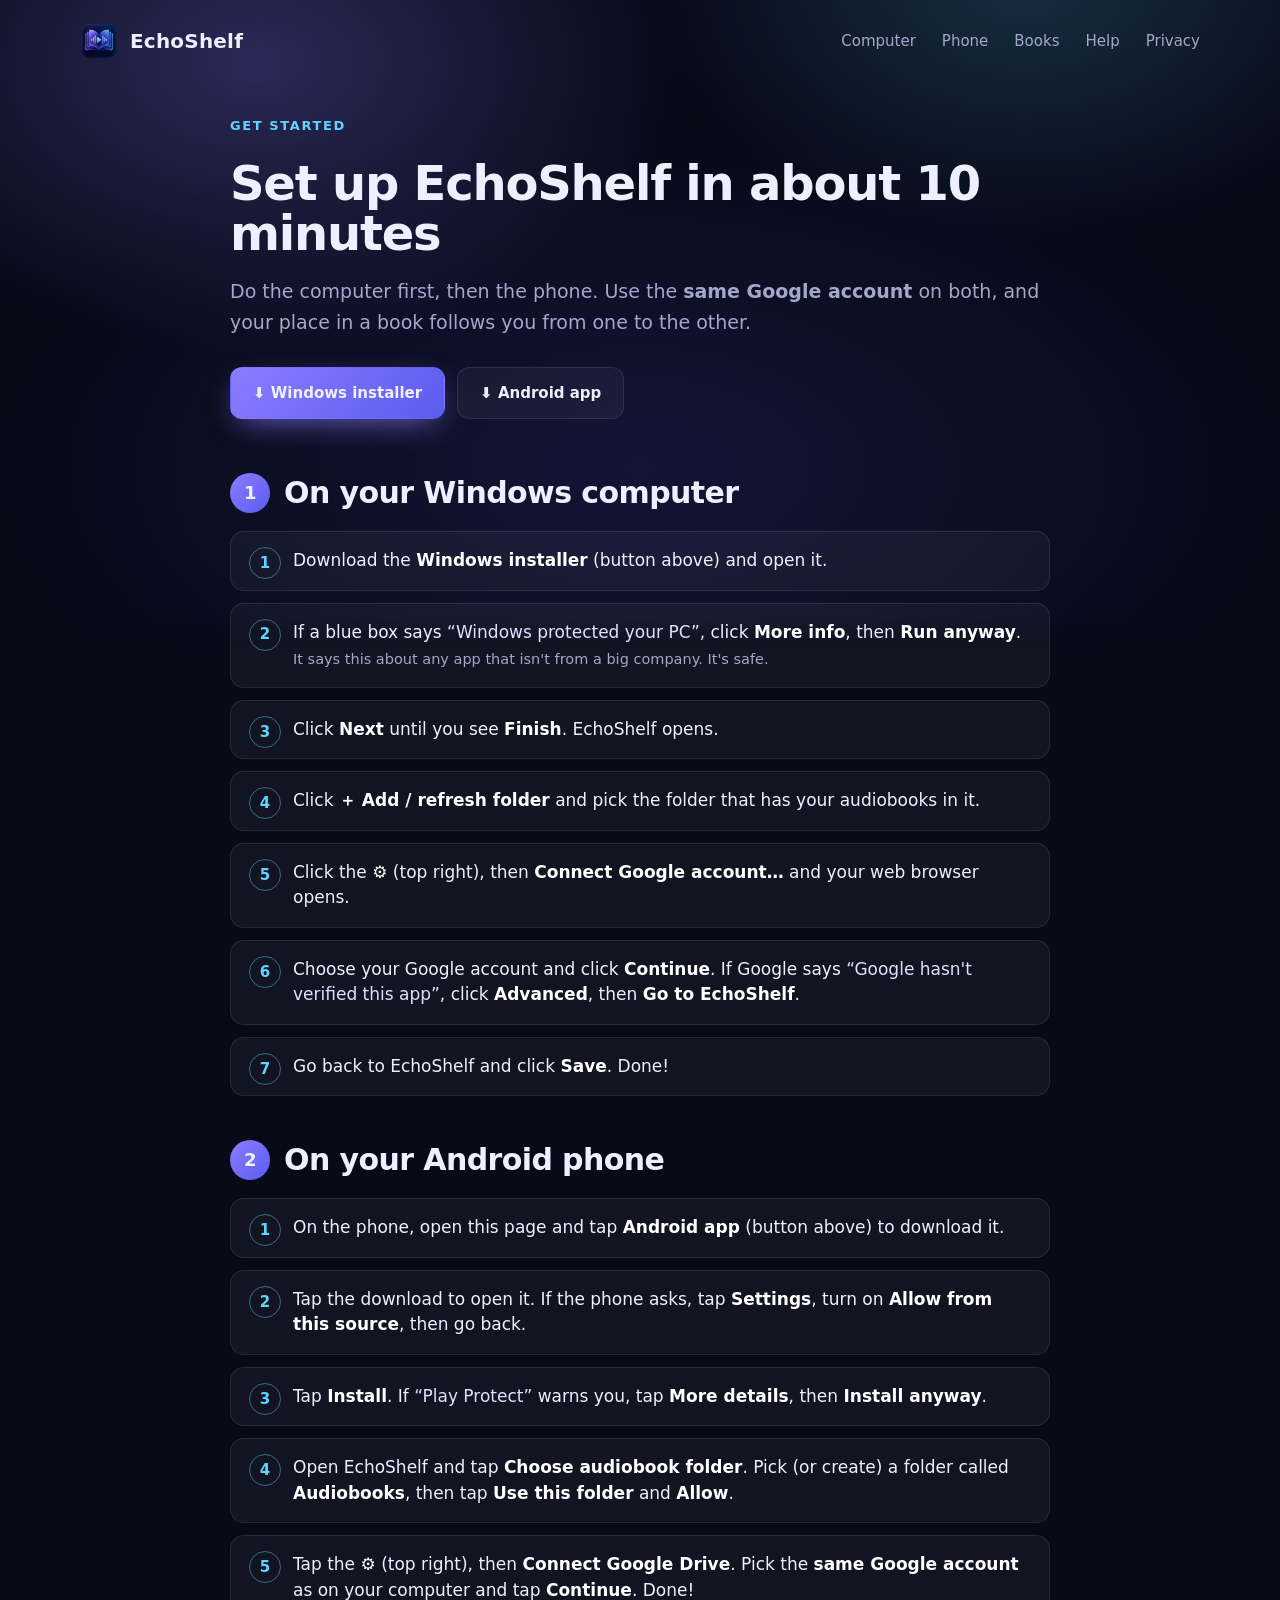
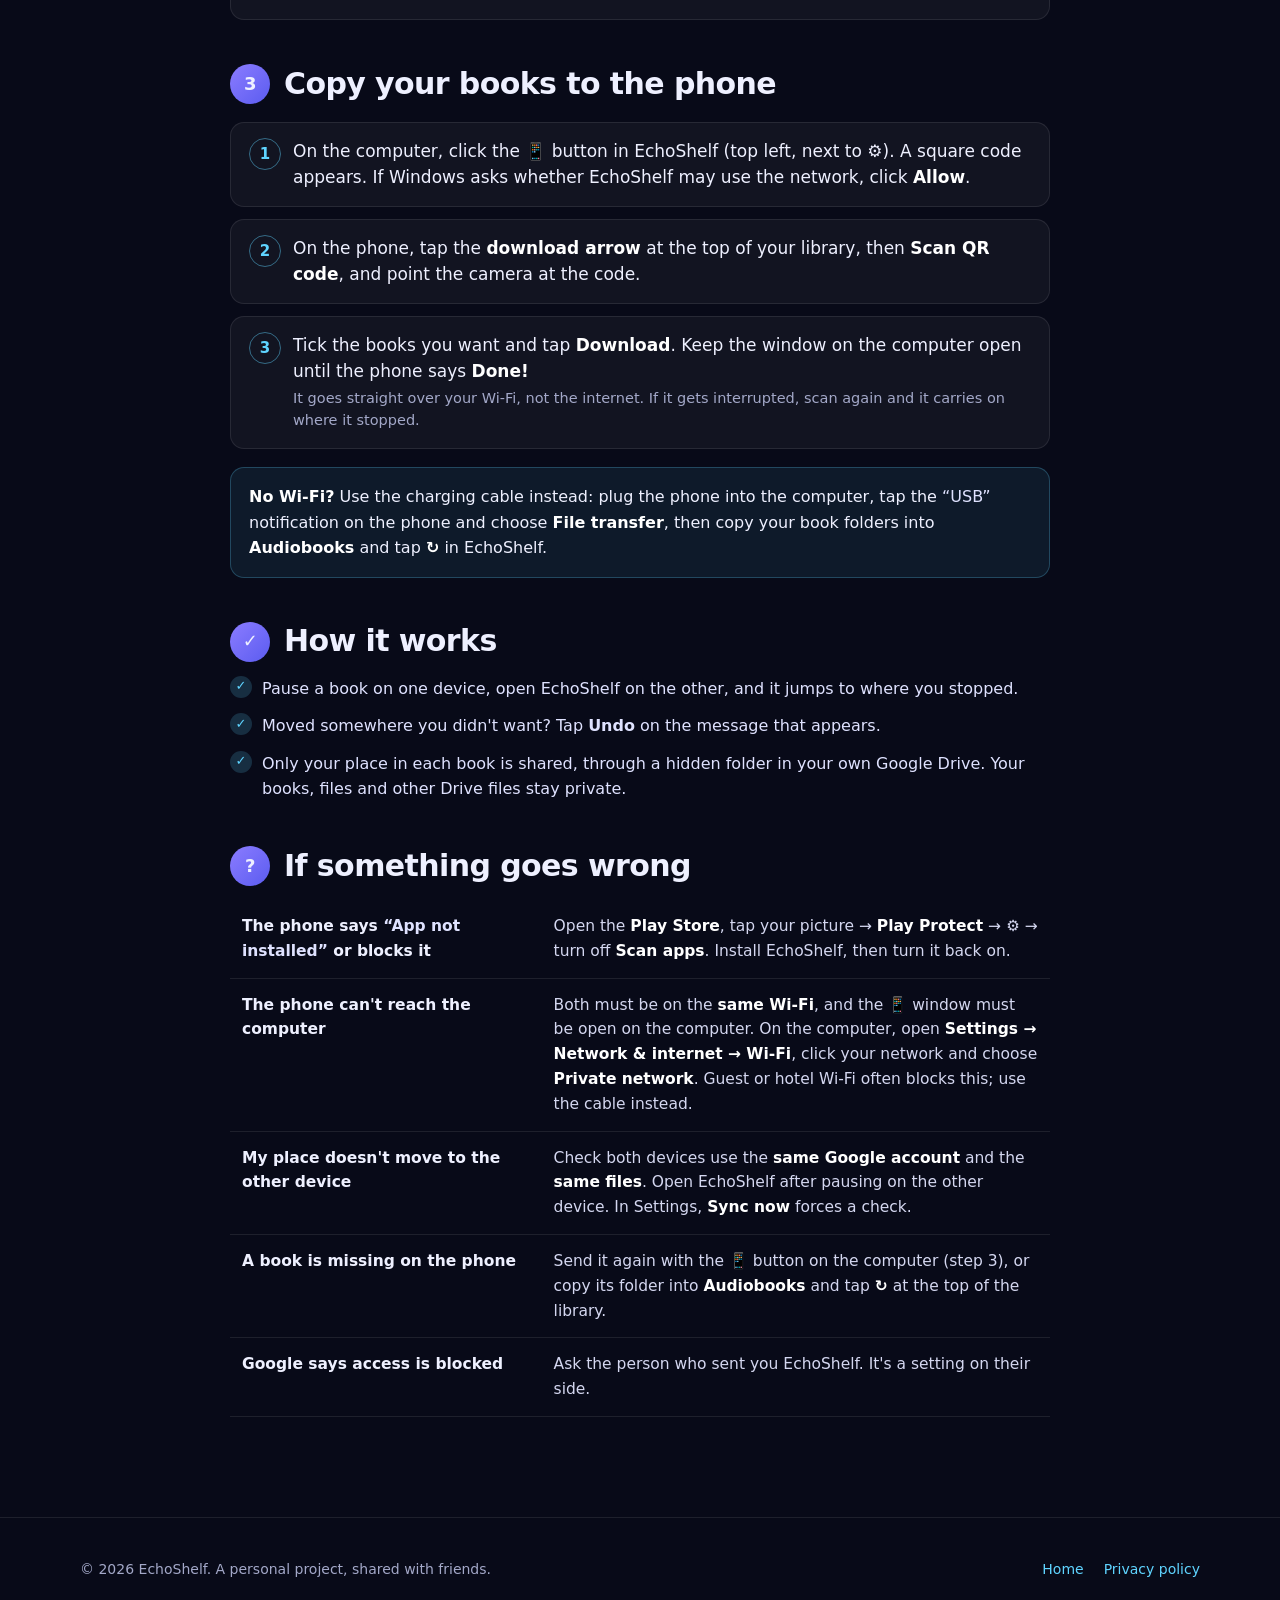
==== start.html @ 4e094dd0 "Guide: copy books to the phone over Wi-Fi Adds the Send to phone / Receive from PC steps, keeps the " ====
<!doctype html>
<html lang="en">
<head>
  <meta charset="utf-8">
  <meta name="viewport" content="width=device-width, initial-scale=1">
  <title>Get started with EchoShelf</title>
  <meta name="description" content="Install EchoShelf on your computer and phone and keep your place in every audiobook. About 10 minutes.">
  <meta name="theme-color" content="#080a18">
  <link rel="icon" type="image/png" href="favicon.png">
  <link rel="stylesheet" href="styles.css">
</head>
<body>
  <div class="glow" aria-hidden="true"></div>

  <header class="wrap nav">
    <a class="brand" href="./"><img src="icon.png" alt="">EchoShelf</a>
    <nav class="nav-links" aria-label="Sections">
      <a href="#computer">Computer</a>
      <a href="#phone">Phone</a>
      <a href="#books">Books</a>
      <a href="#help">Help</a>
      <a href="privacy.html">Privacy</a>
    </nav>
  </header>

  <main class="wrap guide">
    <span class="kicker">Get started</span>
    <h1>Set up EchoShelf in about 10 minutes</h1>
    <p class="lede">Do the computer first, then the phone. Use the <strong>same Google account</strong> on both, and
      your place in a book follows you from one to the other.</p>

    <div class="downloads">
      <a class="button primary" href="https://github.com/Slurms602/echoshelf-site/releases/latest/download/EchoShelf-Setup-x64.exe">⬇ Windows installer</a>
      <a class="button" href="https://github.com/Slurms602/echoshelf-site/releases/latest/download/EchoShelf.apk">⬇ Android app</a>
    </div>

    <section id="computer" class="platform">
      <h2><span class="badge">1</span> On your Windows computer</h2>
      <ol class="big-steps">
        <li>Download the <strong>Windows installer</strong> (button above) and open it.</li>
        <li>If a blue box says <q>Windows protected your PC</q>, click <strong>More info</strong>, then <strong>Run anyway</strong>.
          <span class="why">It says this about any app that isn't from a big company. It's safe.</span></li>
        <li>Click <strong>Next</strong> until you see <strong>Finish</strong>. EchoShelf opens.</li>
        <li>Click <strong>＋ Add / refresh folder</strong> and pick the folder that has your audiobooks in it.</li>
        <li>Click the <strong>⚙</strong> (top right), then <strong>Connect Google account…</strong> and your web browser opens.</li>
        <li>Choose your Google account and click <strong>Continue</strong>.
          If Google says <q>Google hasn't verified this app</q>, click <strong>Advanced</strong>, then <strong>Go to EchoShelf</strong>.</li>
        <li>Go back to EchoShelf and click <strong>Save</strong>. Done!</li>
      </ol>
    </section>

    <section id="phone" class="platform">
      <h2><span class="badge">2</span> On your Android phone</h2>
      <ol class="big-steps">
        <li>On the phone, open this page and tap <strong>Android app</strong> (button above) to download it.</li>
        <li>Tap the download to open it. If the phone asks, tap <strong>Settings</strong>, turn on
          <strong>Allow from this source</strong>, then go back.</li>
        <li>Tap <strong>Install</strong>. If <q>Play Protect</q> warns you, tap <strong>More details</strong>, then
          <strong>Install anyway</strong>.</li>
        <li>Open EchoShelf and tap <strong>Choose audiobook folder</strong>. Pick (or create) a folder called
          <strong>Audiobooks</strong>, then tap <strong>Use this folder</strong> and <strong>Allow</strong>.</li>
        <li>Tap the <strong>⚙</strong> (top right), then <strong>Connect Google Drive</strong>. Pick the
          <strong>same Google account</strong> as on your computer and tap <strong>Continue</strong>. Done!</li>
      </ol>
    </section>

    <section id="books" class="platform">
      <h2><span class="badge">3</span> Copy your books to the phone</h2>
      <ol class="big-steps">
        <li>On the computer, click the <strong>📱</strong> button in EchoShelf (top left, next to ⚙). A square code appears.
          If Windows asks whether EchoShelf may use the network, click <strong>Allow</strong>.</li>
        <li>On the phone, tap the <strong>download arrow</strong> at the top of your library, then <strong>Scan QR code</strong>,
          and point the camera at the code.</li>
        <li>Tick the books you want and tap <strong>Download</strong>. Keep the window on the computer open until the
          phone says <strong>Done!</strong>
          <span class="why">It goes straight over your Wi-Fi, not the internet. If it gets interrupted, scan again and it carries on where it stopped.</span></li>
      </ol>
      <div class="tip">
        <strong>No Wi-Fi?</strong> Use the charging cable instead: plug the phone into the computer, tap the <q>USB</q>
        notification on the phone and choose <strong>File transfer</strong>, then copy your book folders into
        <strong>Audiobooks</strong> and tap <strong>↻</strong> in EchoShelf.
      </div>
    </section>

    <section class="platform">
      <h2><span class="badge">✓</span> How it works</h2>
      <ul class="checks">
        <li>Pause a book on one device, open EchoShelf on the other, and it jumps to where you stopped.</li>
        <li>Moved somewhere you didn't want? Tap <strong>Undo</strong> on the message that appears.</li>
        <li>Only your place in each book is shared, through a hidden folder in your own Google Drive.
          Your books, files and other Drive files stay private.</li>
      </ul>
    </section>

    <section id="help" class="platform">
      <h2><span class="badge">?</span> If something goes wrong</h2>
      <table class="help">
        <tbody>
          <tr><th>The phone says <q>App not installed</q> or blocks it</th>
            <td>Open the <strong>Play Store</strong>, tap your picture → <strong>Play Protect</strong> → ⚙ → turn off
              <strong>Scan apps</strong>. Install EchoShelf, then turn it back on.</td></tr>
          <tr><th>The phone can't reach the computer</th>
            <td>Both must be on the <strong>same Wi-Fi</strong>, and the 📱 window must be open on the computer. On the computer, open
              <strong>Settings → Network &amp; internet → Wi-Fi</strong>, click your network and choose <strong>Private network</strong>.
              Guest or hotel Wi-Fi often blocks this; use the cable instead.</td></tr>
          <tr><th>My place doesn't move to the other device</th>
            <td>Check both devices use the <strong>same Google account</strong> and the <strong>same files</strong>.
              Open EchoShelf after pausing on the other device. In Settings, <strong>Sync now</strong> forces a check.</td></tr>
          <tr><th>A book is missing on the phone</th>
            <td>Send it again with the <strong>📱</strong> button on the computer (step 3), or copy its folder into
              <strong>Audiobooks</strong> and tap <strong>↻</strong> at the top of the library.</td></tr>
          <tr><th>Google says access is blocked</th>
            <td>Ask the person who sent you EchoShelf. It's a setting on their side.</td></tr>
        </tbody>
      </table>
    </section>
  </main>

  <footer>
    <div class="wrap">
      <span>© 2026 EchoShelf. A personal project, shared with friends.</span>
      <nav aria-label="Footer">
        <a href="./">Home</a>
        <a href="privacy.html">Privacy policy</a>
      </nav>
    </div>
  </footer>
</body>
</html>
---- styles.css ----
:root {
  --bg: #080a18;
  --bg-2: #0e1130;
  --panel: rgba(255, 255, 255, 0.045);
  --panel-border: rgba(255, 255, 255, 0.09);
  --text: #eef0ff;
  --muted: #a3a8c8;
  --violet: #8b7cff;
  --indigo: #5b5cf0;
  --cyan: #5fd4ff;
  --radius: 18px;
  --max: 1120px;
  color-scheme: dark;
}

* { box-sizing: border-box; }
html { scroll-behavior: smooth; }
body {
  margin: 0;
  background: var(--bg);
  color: var(--text);
  font: 16px/1.6 "Segoe UI Variable Text", "Segoe UI", system-ui, -apple-system, Roboto, sans-serif;
  -webkit-font-smoothing: antialiased;
}
a { color: var(--cyan); text-decoration: none; }
a:hover { text-decoration: underline; }
img { max-width: 100%; display: block; }

.wrap { width: min(var(--max), 100% - 40px); margin-inline: auto; }

/* Ambient glow behind the page, echoing the app icon. */
.glow {
  position: fixed; inset: -20vh -10vw auto; height: 90vh; z-index: -1; pointer-events: none;
  background:
    radial-gradient(40% 50% at 25% 30%, rgba(139, 124, 255, 0.28), transparent 70%),
    radial-gradient(35% 45% at 75% 20%, rgba(95, 212, 255, 0.18), transparent 70%),
    radial-gradient(60% 60% at 50% 80%, rgba(91, 92, 240, 0.14), transparent 70%);
  filter: blur(10px);
}

/* Header */
.nav { display: flex; align-items: center; justify-content: space-between; padding: 22px 0; }
.brand { display: flex; align-items: center; gap: 12px; color: var(--text); font-weight: 650; font-size: 20px; letter-spacing: .2px; }
.brand:hover { text-decoration: none; }
.brand img { width: 38px; height: 38px; border-radius: 10px; }
.nav-links { display: flex; gap: 26px; }
.nav-links a { color: var(--muted); font-size: 15px; }
.nav-links a:hover { color: var(--text); text-decoration: none; }

/* Hero */
.hero { display: grid; grid-template-columns: 1.05fr .95fr; gap: 56px; align-items: center; padding: 64px 0 96px; }
.eyebrow { display: inline-flex; align-items: center; gap: 8px; padding: 6px 12px; border: 1px solid var(--panel-border); border-radius: 999px; background: var(--panel); color: var(--muted); font-size: 13px; }
.eyebrow .dot { width: 7px; height: 7px; border-radius: 50%; background: var(--cyan); box-shadow: 0 0 10px var(--cyan); }
h1 { font-size: clamp(40px, 5.4vw, 64px); line-height: 1.05; margin: 20px 0 18px; letter-spacing: -1.2px; font-weight: 700; }
.gradient-text { background: linear-gradient(100deg, #c7bfff 0%, var(--violet) 35%, var(--cyan) 100%); -webkit-background-clip: text; background-clip: text; color: transparent; }
.lede { font-size: 19px; color: var(--muted); max-width: 34ch; margin: 0 0 30px; }
.actions { display: flex; flex-wrap: wrap; gap: 12px; }
.button { display: inline-flex; align-items: center; gap: 10px; padding: 13px 22px; border-radius: 12px; font-weight: 600; font-size: 15px; border: 1px solid var(--panel-border); background: var(--panel); color: var(--text); }
.button:hover { text-decoration: none; background: rgba(255,255,255,.08); }
.button.primary { background: linear-gradient(135deg, var(--violet), var(--indigo)); border-color: transparent; box-shadow: 0 10px 30px -10px rgba(139,124,255,.8); }
.button.primary:hover { filter: brightness(1.08); }
.fine { color: var(--muted); font-size: 13px; margin-top: 14px; }

/* Player mock */
.player {
  position: relative; padding: 22px 22px 58px; border-radius: 26px;
  background: linear-gradient(180deg, rgba(24, 26, 52, .92), rgba(14, 16, 36, .92));
  border: 1px solid var(--panel-border);
  box-shadow: 0 40px 80px -30px rgba(0,0,0,.8), 0 0 0 1px rgba(139,124,255,.08), 0 0 80px -20px rgba(139,124,255,.45);
}
.player-top { display: flex; gap: 18px; align-items: center; }
.cover { width: 112px; height: 112px; border-radius: 18px; flex: none; background: url("icon.png") center/cover; box-shadow: 0 16px 40px -12px rgba(91,92,240,.8); }
.player h3 { margin: 0 0 4px; font-size: 20px; }
.player .by { color: var(--muted); font-size: 14px; margin: 0; }
.chapter { margin-top: 10px; display: inline-block; font-size: 12px; color: #cfd3ff; background: rgba(139,124,255,.16); border: 1px solid rgba(139,124,255,.3); padding: 3px 9px; border-radius: 999px; }
.track { margin: 22px 0 8px; height: 6px; border-radius: 6px; background: rgba(255,255,255,.1); position: relative; }
.track span { position: absolute; inset: 0 38% 0 0; border-radius: 6px; background: linear-gradient(90deg, var(--violet), var(--cyan)); box-shadow: 0 0 14px rgba(139,124,255,.7); }
.track span::after { content: ""; position: absolute; right: -8px; top: 50%; width: 16px; height: 16px; transform: translateY(-50%); border-radius: 50%; background: #fff; border: 3px solid var(--violet); }
.times { display: flex; justify-content: space-between; color: var(--muted); font-size: 12px; }
.controls { display: flex; justify-content: center; align-items: center; gap: 14px; margin-top: 14px; }
.ctl { width: 44px; height: 44px; border-radius: 12px; display: grid; place-items: center; background: rgba(255,255,255,.06); color: #dfe2ff; font-size: 13px; }
.ctl.play { width: 62px; height: 62px; border-radius: 50%; background: linear-gradient(135deg, var(--violet), var(--indigo)); box-shadow: 0 10px 30px -8px rgba(139,124,255,.9); font-size: 20px; }
.handoff {
  position: absolute; left: -26px; right: 26px; bottom: -34px;
  display: flex; align-items: center; gap: 12px; padding: 12px 16px; border-radius: 14px;
  background: rgba(30, 28, 70, .96); border: 1px solid rgba(139,124,255,.55);
  box-shadow: 0 20px 40px -18px rgba(0,0,0,.9); font-size: 13.5px;
  animation: rise .9s .4s both cubic-bezier(.2,.8,.2,1);
}
.handoff b { color: #fff; font-weight: 600; }
.handoff .undo { margin-left: auto; padding: 5px 12px; border-radius: 8px; background: rgba(255,255,255,.08); font-weight: 600; white-space: nowrap; }
@keyframes rise { from { opacity: 0; transform: translateY(14px); } to { opacity: 1; transform: none; } }

/* Sections */
section { padding: 88px 0; }
.section-head { max-width: 640px; margin-bottom: 44px; }
.kicker { color: var(--cyan); font-size: 13px; font-weight: 700; letter-spacing: 1.6px; text-transform: uppercase; }
h2 { font-size: clamp(30px, 3.6vw, 42px); line-height: 1.15; letter-spacing: -.6px; margin: 10px 0 14px; }
.section-head p { color: var(--muted); font-size: 17px; margin: 0; }

.grid { display: grid; grid-template-columns: repeat(3, 1fr); gap: 18px; }
.card { padding: 26px; border-radius: var(--radius); background: var(--panel); border: 1px solid var(--panel-border); }
.card h3 { margin: 16px 0 8px; font-size: 18px; }
.card p { margin: 0; color: var(--muted); font-size: 15px; }
.icon { width: 44px; height: 44px; border-radius: 12px; display: grid; place-items: center; background: linear-gradient(135deg, rgba(139,124,255,.25), rgba(95,212,255,.15)); border: 1px solid rgba(139,124,255,.3); }
.icon svg { width: 22px; height: 22px; stroke: #dcd7ff; fill: none; stroke-width: 1.8; stroke-linecap: round; stroke-linejoin: round; }

/* How sync works */
.steps { display: grid; grid-template-columns: repeat(3, 1fr); gap: 18px; counter-reset: step; }
.step { position: relative; padding: 26px 26px 26px 74px; border-radius: var(--radius); background: var(--panel); border: 1px solid var(--panel-border); }
.step::before { counter-increment: step; content: counter(step); position: absolute; left: 24px; top: 24px; width: 34px; height: 34px; border-radius: 50%; display: grid; place-items: center; font-weight: 700; background: linear-gradient(135deg, var(--violet), var(--indigo)); }
.step h3 { margin: 4px 0 6px; font-size: 17px; }
.step p { margin: 0; color: var(--muted); font-size: 15px; }

/* Themes */
.themes { display: grid; grid-template-columns: repeat(5, 1fr); gap: 14px; }
.theme { border-radius: 16px; padding: 16px; min-height: 170px; display: flex; flex-direction: column; justify-content: space-between; border: 1px solid var(--panel-border); overflow: hidden; }
.theme .name { font-weight: 700; font-size: 16px; }
.theme .desc { font-size: 12.5px; opacity: .8; }
.theme .bar { height: 6px; border-radius: 6px; margin: 14px 0 10px; position: relative; }
.theme .bar i { position: absolute; inset: 0 45% 0 0; border-radius: inherit; }
.t-midnight { background: #101116; color: #f5f5f7; }
.t-midnight .bar { background: #343746; } .t-midnight .bar i { background: #8b7cff; }
.t-paperback { background: linear-gradient(#f6efe3, #ece1cd); color: #2a2420; font-family: Georgia, serif; border-radius: 3px; border-color: #d3c3a6; }
.t-paperback .bar { background: #d9cbb2; height: 3px; border-radius: 0; } .t-paperback .bar i { background: #8e2c2a; }
.t-synthwave { background: linear-gradient(#1a0b2e, #3a0d3a); color: #fdf4ff; font-family: Bahnschrift, "Segoe UI", sans-serif; border-color: rgba(255,62,165,.5); box-shadow: 0 0 24px -8px rgba(255,62,165,.7); }
.t-synthwave .bar { background: #3d1b5c; } .t-synthwave .bar i { background: #ff3ea5; box-shadow: 0 0 12px #ff3ea5; }
.t-terminal { background: #070a07; color: #b8ffc8; font-family: "Cascadia Mono", Consolas, monospace; border-radius: 0; border-color: #1f7a32; }
.t-terminal .bar { background: #123a1a; height: 8px; border-radius: 0; } .t-terminal .bar i { background: #39ff6a; }
.t-terminal .name { text-shadow: 0 0 8px #39ff6a; }
.t-aurora { background: linear-gradient(135deg, #0b1e3a, #123d4f 40%, #2b1a4f 75%, #0a1024); color: #f4fbff; border-radius: 22px; border-color: rgba(255,255,255,.2); }
.t-aurora .bar { background: rgba(255,255,255,.2); } .t-aurora .bar i { background: #5eead4; }
.t-aurora .name { font-weight: 300; font-size: 18px; }

/* Privacy band */
.privacy-band { display: grid; grid-template-columns: 1fr 1fr; gap: 40px; align-items: center; padding: 40px; border-radius: 26px; background: linear-gradient(135deg, rgba(139,124,255,.12), rgba(95,212,255,.06)); border: 1px solid rgba(139,124,255,.25); }
.checks { list-style: none; padding: 0; margin: 0; display: grid; gap: 12px; }
.checks li { padding-left: 32px; position: relative; color: #dfe2ff; }
.checks li::before { content: "✓"; position: absolute; left: 0; top: 0; width: 22px; height: 22px; border-radius: 50%; display: grid; place-items: center; font-size: 13px; background: rgba(95,212,255,.18); color: var(--cyan); }

/* Footer */
footer { padding: 40px 0 60px; color: var(--muted); font-size: 14px; border-top: 1px solid var(--panel-border); margin-top: 40px; }
footer .wrap { display: flex; justify-content: space-between; gap: 20px; flex-wrap: wrap; }
footer nav { display: flex; gap: 20px; }

/* Prose pages (privacy policy) */
.prose { max-width: 760px; margin: 0 auto; padding: 40px 0 80px; }
.prose h1 { font-size: clamp(34px, 4vw, 46px); }
.prose h2 { font-size: 24px; margin-top: 44px; }
.prose p, .prose li { color: #d4d7f0; }
.prose .updated { color: var(--muted); }
.prose code { background: rgba(255,255,255,.08); padding: 1px 6px; border-radius: 6px; font-size: 14px; }
.prose table { width: 100%; border-collapse: collapse; margin: 16px 0; font-size: 15px; }
.prose th, .prose td { text-align: left; padding: 10px 12px; border-bottom: 1px solid var(--panel-border); vertical-align: top; }
.prose th { color: var(--text); }
.callout { padding: 18px 20px; border-radius: 14px; background: rgba(95,212,255,.08); border: 1px solid rgba(95,212,255,.25); }

/* Get started guide */
.guide { max-width: 820px; padding: 30px 0 60px; }
.guide h1 { font-size: clamp(32px, 4.4vw, 48px); }
.guide .lede { max-width: none; }
.downloads { display: flex; flex-wrap: wrap; gap: 12px; margin: 6px 0 10px; }
.platform { padding: 34px 0 0; }
.platform h2 { display: flex; align-items: center; gap: 14px; font-size: clamp(24px, 3vw, 30px); }
.badge { flex: none; width: 40px; height: 40px; border-radius: 50%; display: grid; place-items: center; font-size: 18px; background: linear-gradient(135deg, var(--violet), var(--indigo)); }
.big-steps { list-style: none; counter-reset: s; padding: 0; margin: 18px 0 0; display: grid; gap: 12px; }
.big-steps li { counter-increment: s; position: relative; padding: 16px 18px 16px 62px; border-radius: 14px; background: var(--panel); border: 1px solid var(--panel-border); font-size: 17px; line-height: 1.5; }
.big-steps li::before { content: counter(s); position: absolute; left: 18px; top: 15px; width: 30px; height: 30px; border-radius: 50%; display: grid; place-items: center; font-weight: 700; font-size: 15px; color: var(--cyan); border: 1px solid rgba(95,212,255,.45); }
.big-steps strong, .tip strong, .help strong { color: #fff; }
.why { display: block; margin-top: 4px; color: var(--muted); font-size: 14.5px; }
q { color: #dfe2ff; }
.tip { margin-top: 18px; padding: 16px 18px; border-radius: 14px; background: rgba(95,212,255,.08); border: 1px solid rgba(95,212,255,.25); font-size: 16px; }
.help { width: 100%; border-collapse: collapse; margin-top: 14px; font-size: 15.5px; }
.help th, .help td { text-align: left; vertical-align: top; padding: 14px 12px; border-bottom: 1px solid var(--panel-border); }
.help th { width: 38%; font-weight: 600; }
.help td { color: #d4d7f0; }
@media (max-width: 600px) {
  .help th, .help td { display: block; width: auto; padding: 8px 4px; border: 0; }
  .help tr { display: block; padding: 8px 0; border-bottom: 1px solid var(--panel-border); }
  .big-steps li { padding-left: 56px; font-size: 16px; }
}

@media (max-width: 920px) {
  .hero { grid-template-columns: 1fr; padding-top: 30px; }
  .grid, .steps { grid-template-columns: 1fr 1fr; }
  .themes { grid-template-columns: repeat(3, 1fr); }
  .privacy-band { grid-template-columns: 1fr; }
  .handoff { left: 10px; right: 10px; }
}
@media (max-width: 600px) {
  .grid, .steps, .themes { grid-template-columns: 1fr; }
  .nav-links { display: none; }
  .wrap { width: calc(100% - 32px); }
}
@media (prefers-reduced-motion: reduce) {
  * { animation: none !important; scroll-behavior: auto !important; }
}
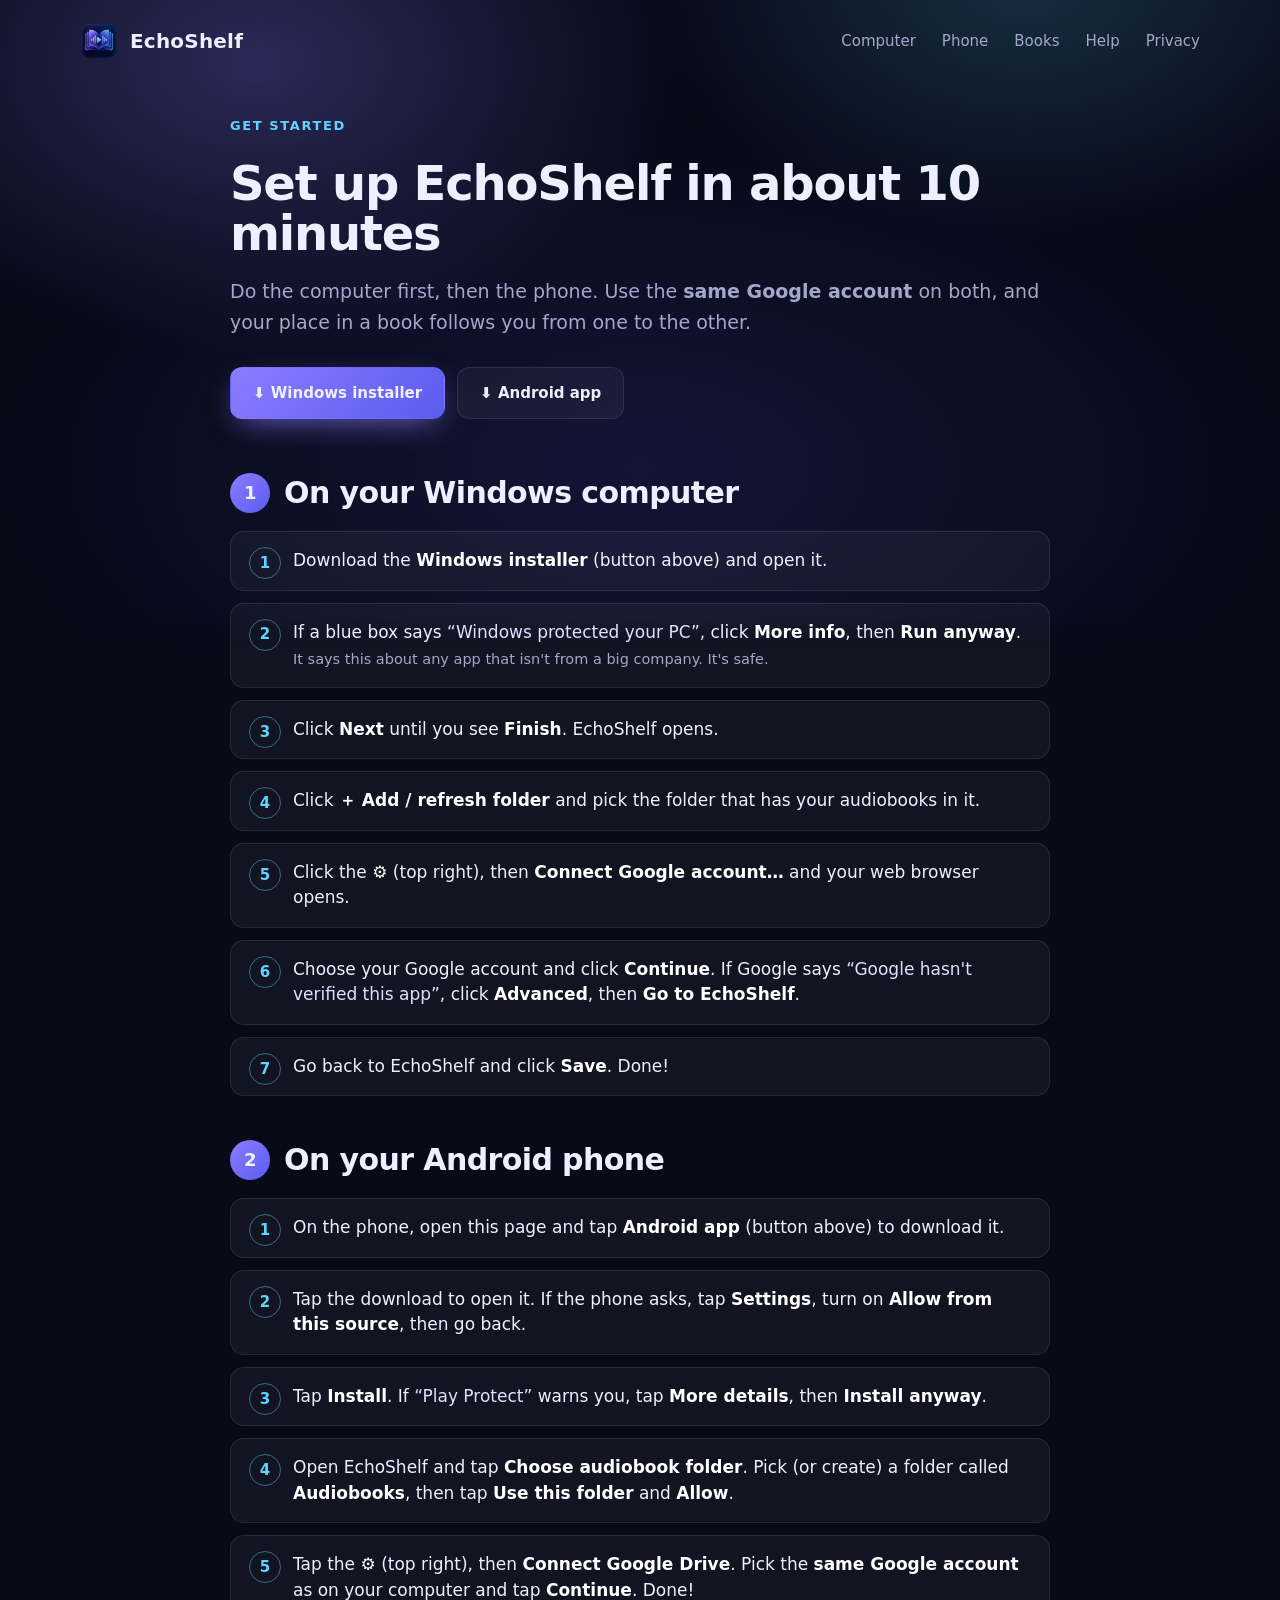
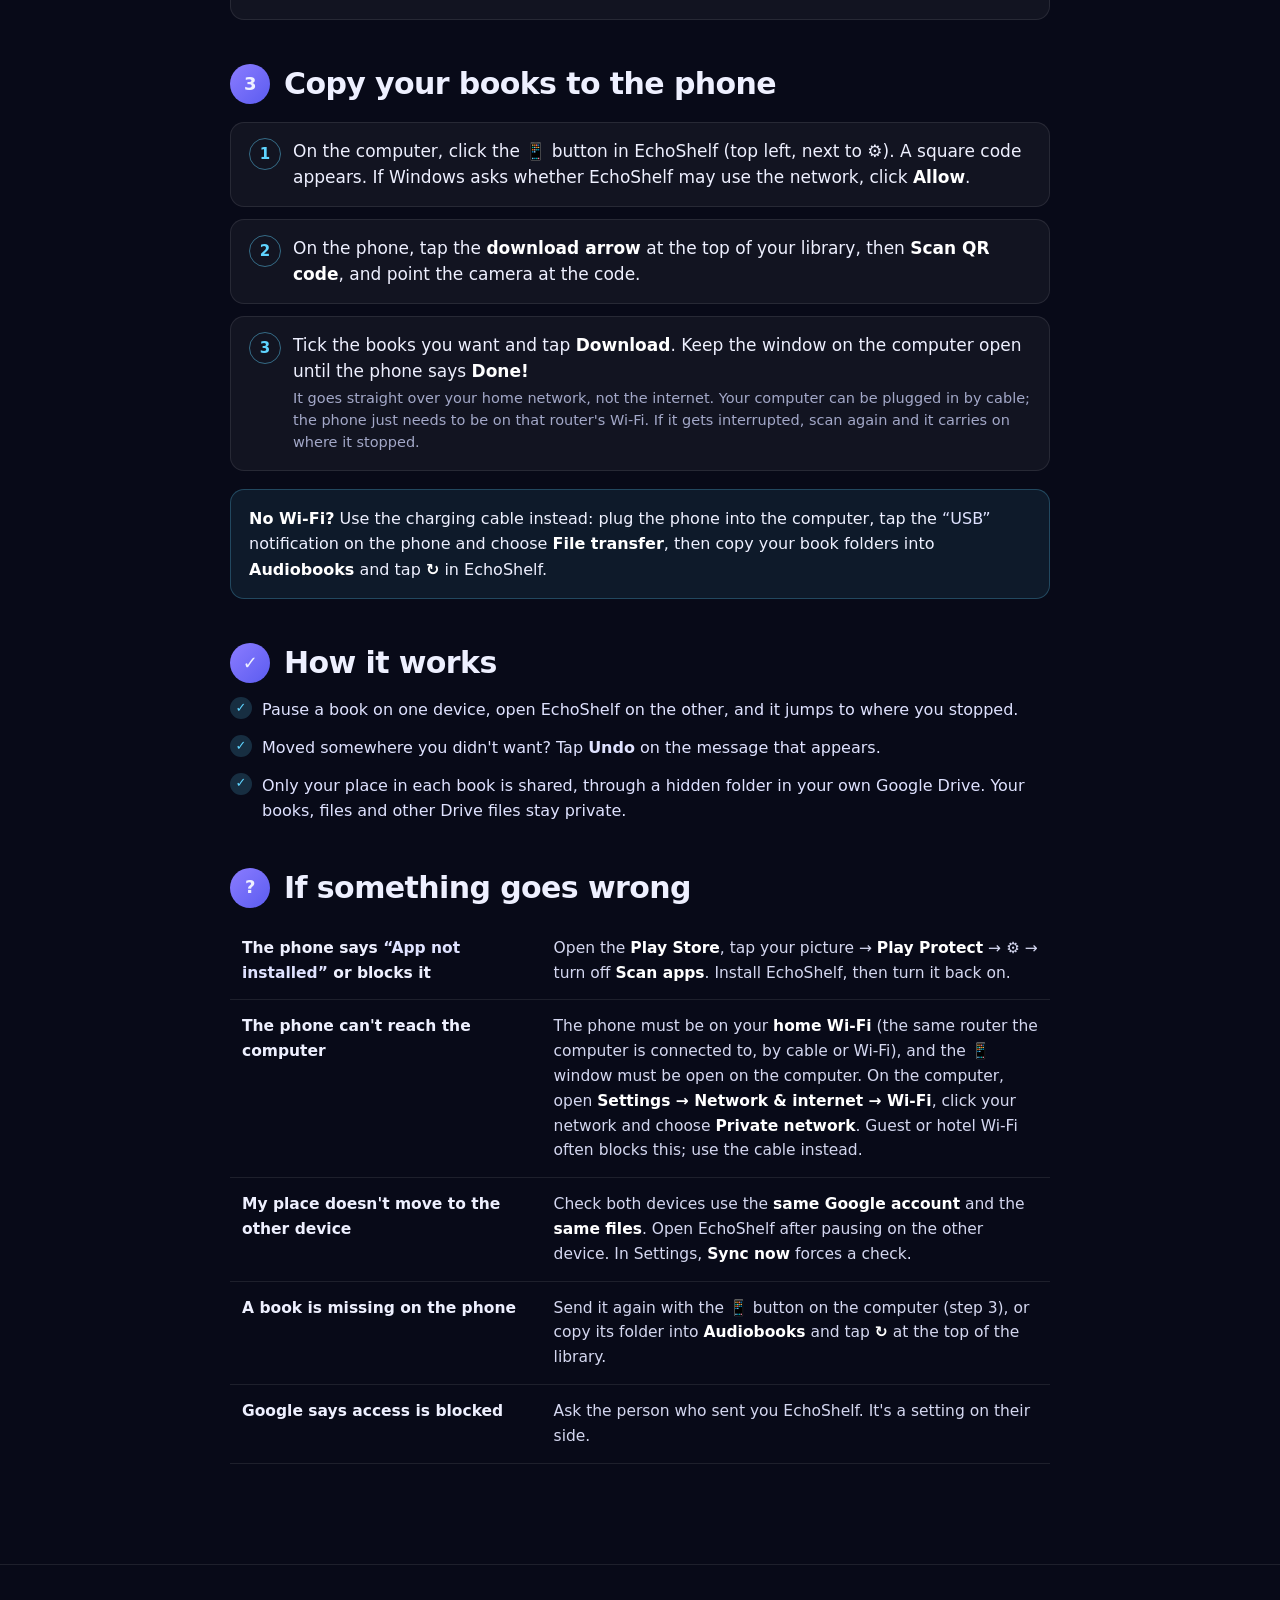
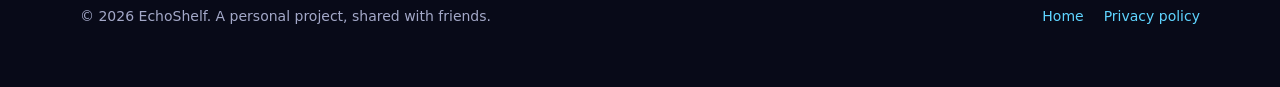
==== commit 9e8a2f9f: "Guide: a cabled PC works for copying books Co-Authored-By: Claude Opus 5.5 <noreply@anthropic.com> C" ====
--- a/start.html
+++ b/start.html
@@ -73,7 +73,7 @@
           and point the camera at the code.</li>
         <li>Tick the books you want and tap <strong>Download</strong>. Keep the window on the computer open until the
           phone says <strong>Done!</strong>
-          <span class="why">It goes straight over your Wi-Fi, not the internet. If it gets interrupted, scan again and it carries on where it stopped.</span></li>
+          <span class="why">It goes straight over your home network, not the internet. Your computer can be plugged in by cable; the phone just needs to be on that router's Wi-Fi. If it gets interrupted, scan again and it carries on where it stopped.</span></li>
       </ol>
       <div class="tip">
         <strong>No Wi-Fi?</strong> Use the charging cable instead: plug the phone into the computer, tap the <q>USB</q>
@@ -100,7 +100,7 @@
             <td>Open the <strong>Play Store</strong>, tap your picture → <strong>Play Protect</strong> → ⚙ → turn off
               <strong>Scan apps</strong>. Install EchoShelf, then turn it back on.</td></tr>
           <tr><th>The phone can't reach the computer</th>
-            <td>Both must be on the <strong>same Wi-Fi</strong>, and the 📱 window must be open on the computer. On the computer, open
+            <td>The phone must be on your <strong>home Wi-Fi</strong> (the same router the computer is connected to, by cable or Wi-Fi), and the 📱 window must be open on the computer. On the computer, open
               <strong>Settings → Network &amp; internet → Wi-Fi</strong>, click your network and choose <strong>Private network</strong>.
               Guest or hotel Wi-Fi often blocks this; use the cable instead.</td></tr>
           <tr><th>My place doesn't move to the other device</th>
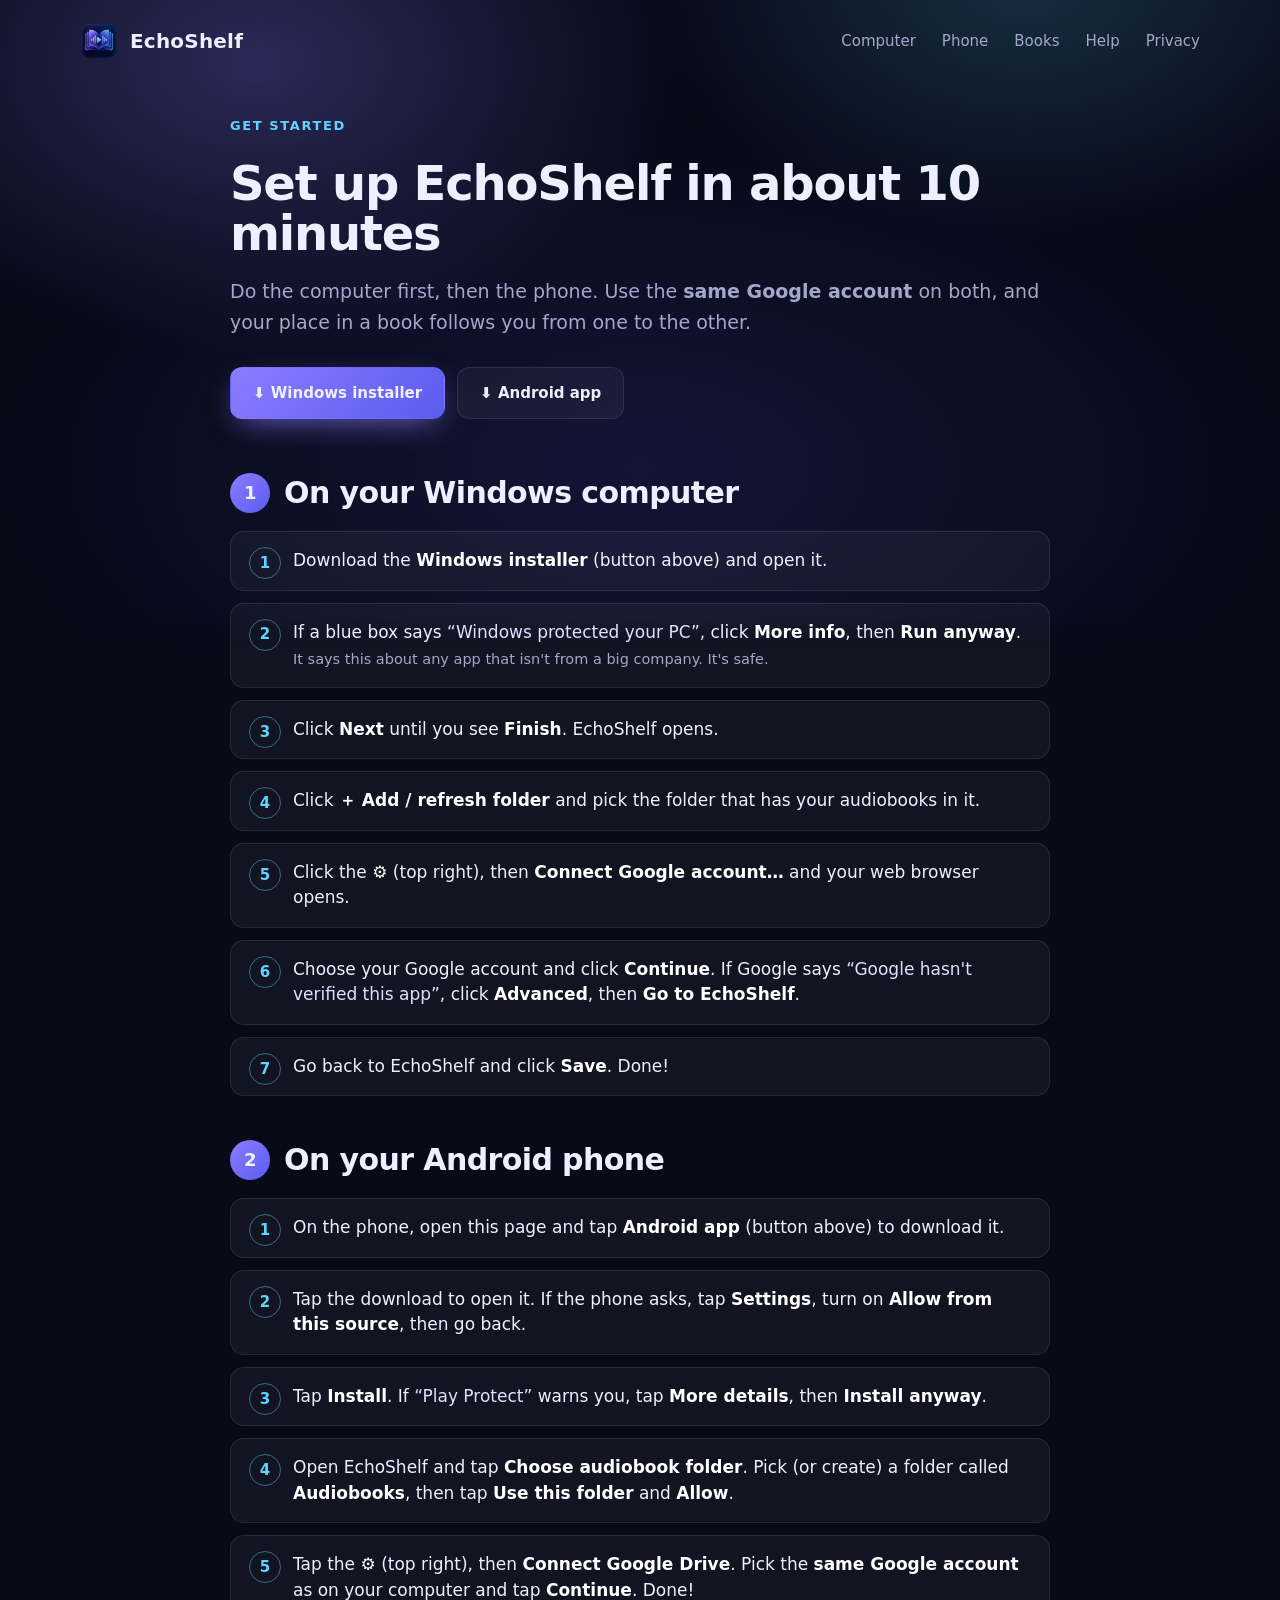
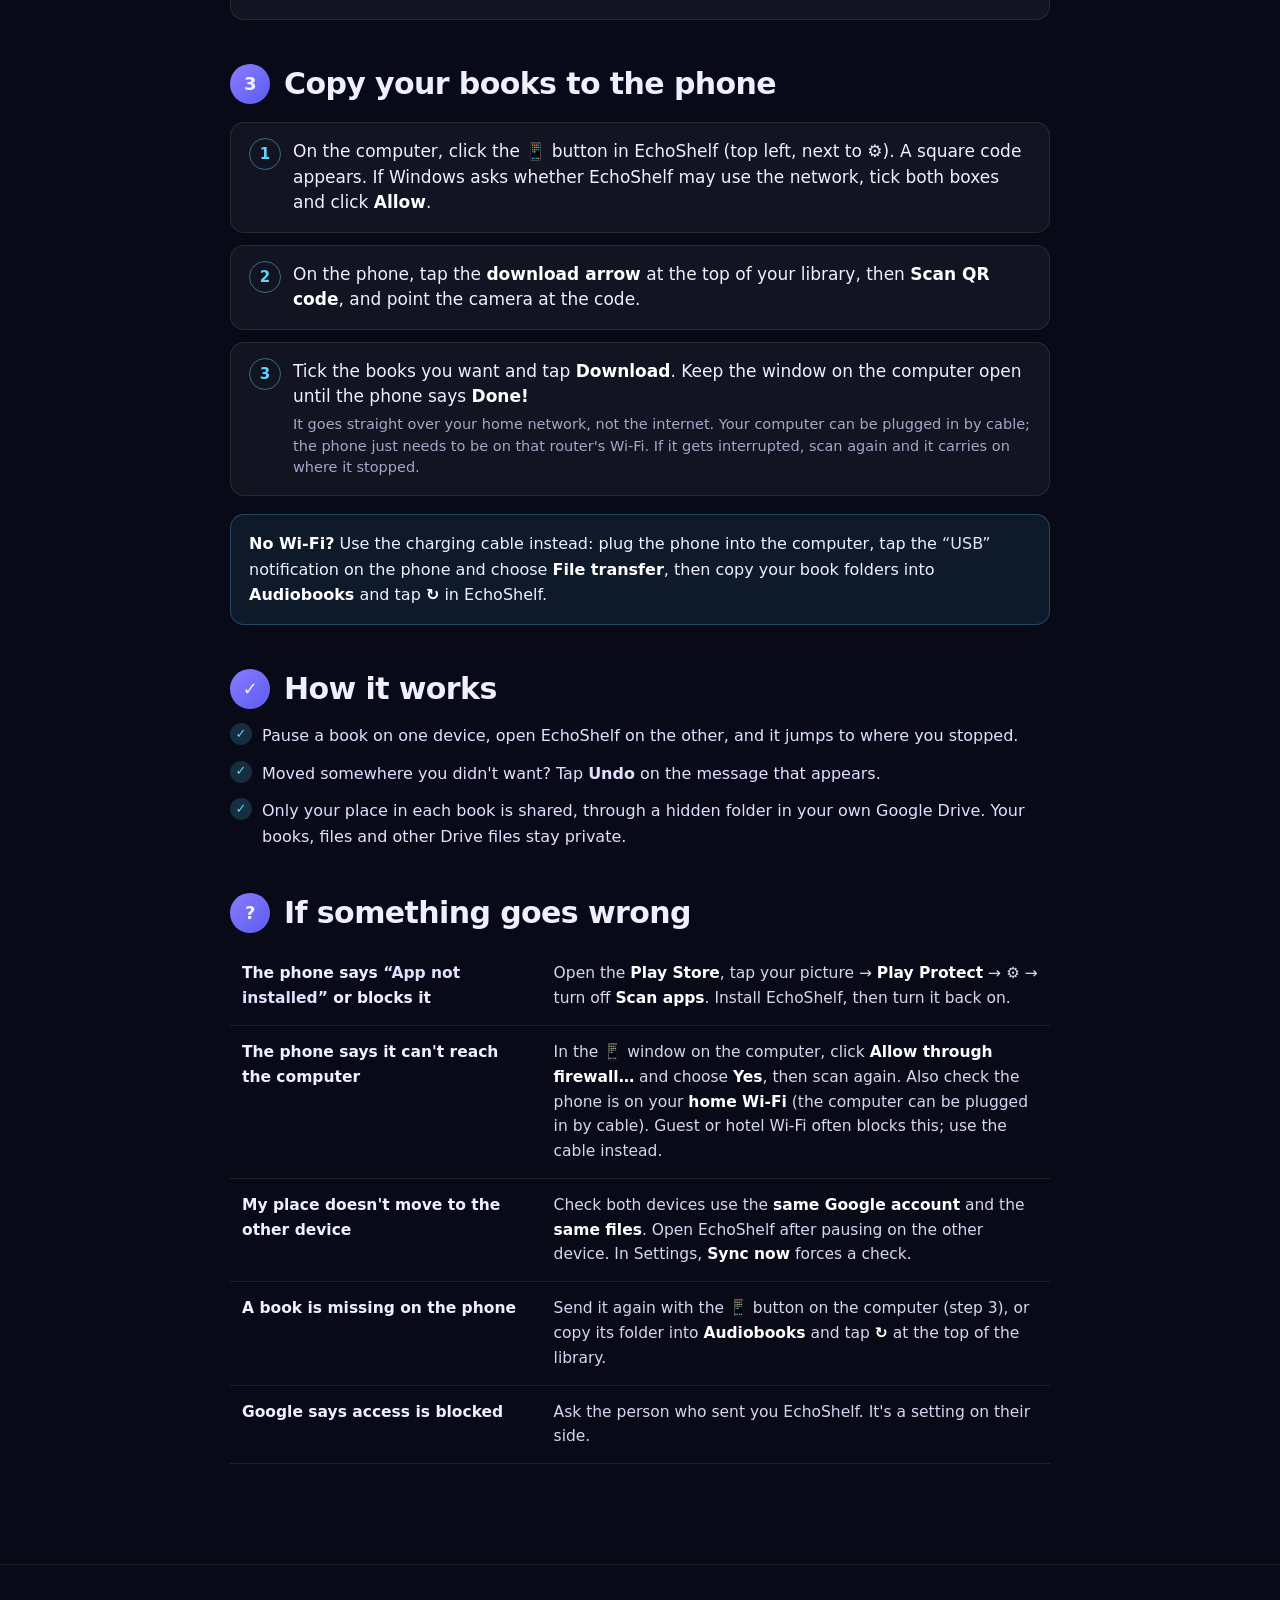
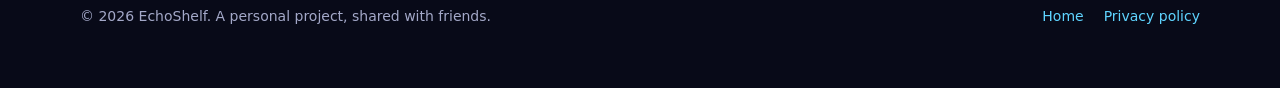
==== commit 4c9568db: "Guide: fix the phone not reaching the computer Co-Authored-By: Claude Opus 5.5 <noreply@anthropic.co" ====
--- a/start.html
+++ b/start.html
@@ -68,7 +68,7 @@
       <h2><span class="badge">3</span> Copy your books to the phone</h2>
       <ol class="big-steps">
         <li>On the computer, click the <strong>📱</strong> button in EchoShelf (top left, next to ⚙). A square code appears.
-          If Windows asks whether EchoShelf may use the network, click <strong>Allow</strong>.</li>
+          If Windows asks whether EchoShelf may use the network, tick both boxes and click <strong>Allow</strong>.</li>
         <li>On the phone, tap the <strong>download arrow</strong> at the top of your library, then <strong>Scan QR code</strong>,
           and point the camera at the code.</li>
         <li>Tick the books you want and tap <strong>Download</strong>. Keep the window on the computer open until the
@@ -99,9 +99,9 @@
           <tr><th>The phone says <q>App not installed</q> or blocks it</th>
             <td>Open the <strong>Play Store</strong>, tap your picture → <strong>Play Protect</strong> → ⚙ → turn off
               <strong>Scan apps</strong>. Install EchoShelf, then turn it back on.</td></tr>
-          <tr><th>The phone can't reach the computer</th>
-            <td>The phone must be on your <strong>home Wi-Fi</strong> (the same router the computer is connected to, by cable or Wi-Fi), and the 📱 window must be open on the computer. On the computer, open
-              <strong>Settings → Network &amp; internet → Wi-Fi</strong>, click your network and choose <strong>Private network</strong>.
+          <tr><th>The phone says it can't reach the computer</th>
+            <td>In the 📱 window on the computer, click <strong>Allow through firewall…</strong> and choose <strong>Yes</strong>,
+              then scan again. Also check the phone is on your <strong>home Wi-Fi</strong> (the computer can be plugged in by cable).
               Guest or hotel Wi-Fi often blocks this; use the cable instead.</td></tr>
           <tr><th>My place doesn't move to the other device</th>
             <td>Check both devices use the <strong>same Google account</strong> and the <strong>same files</strong>.
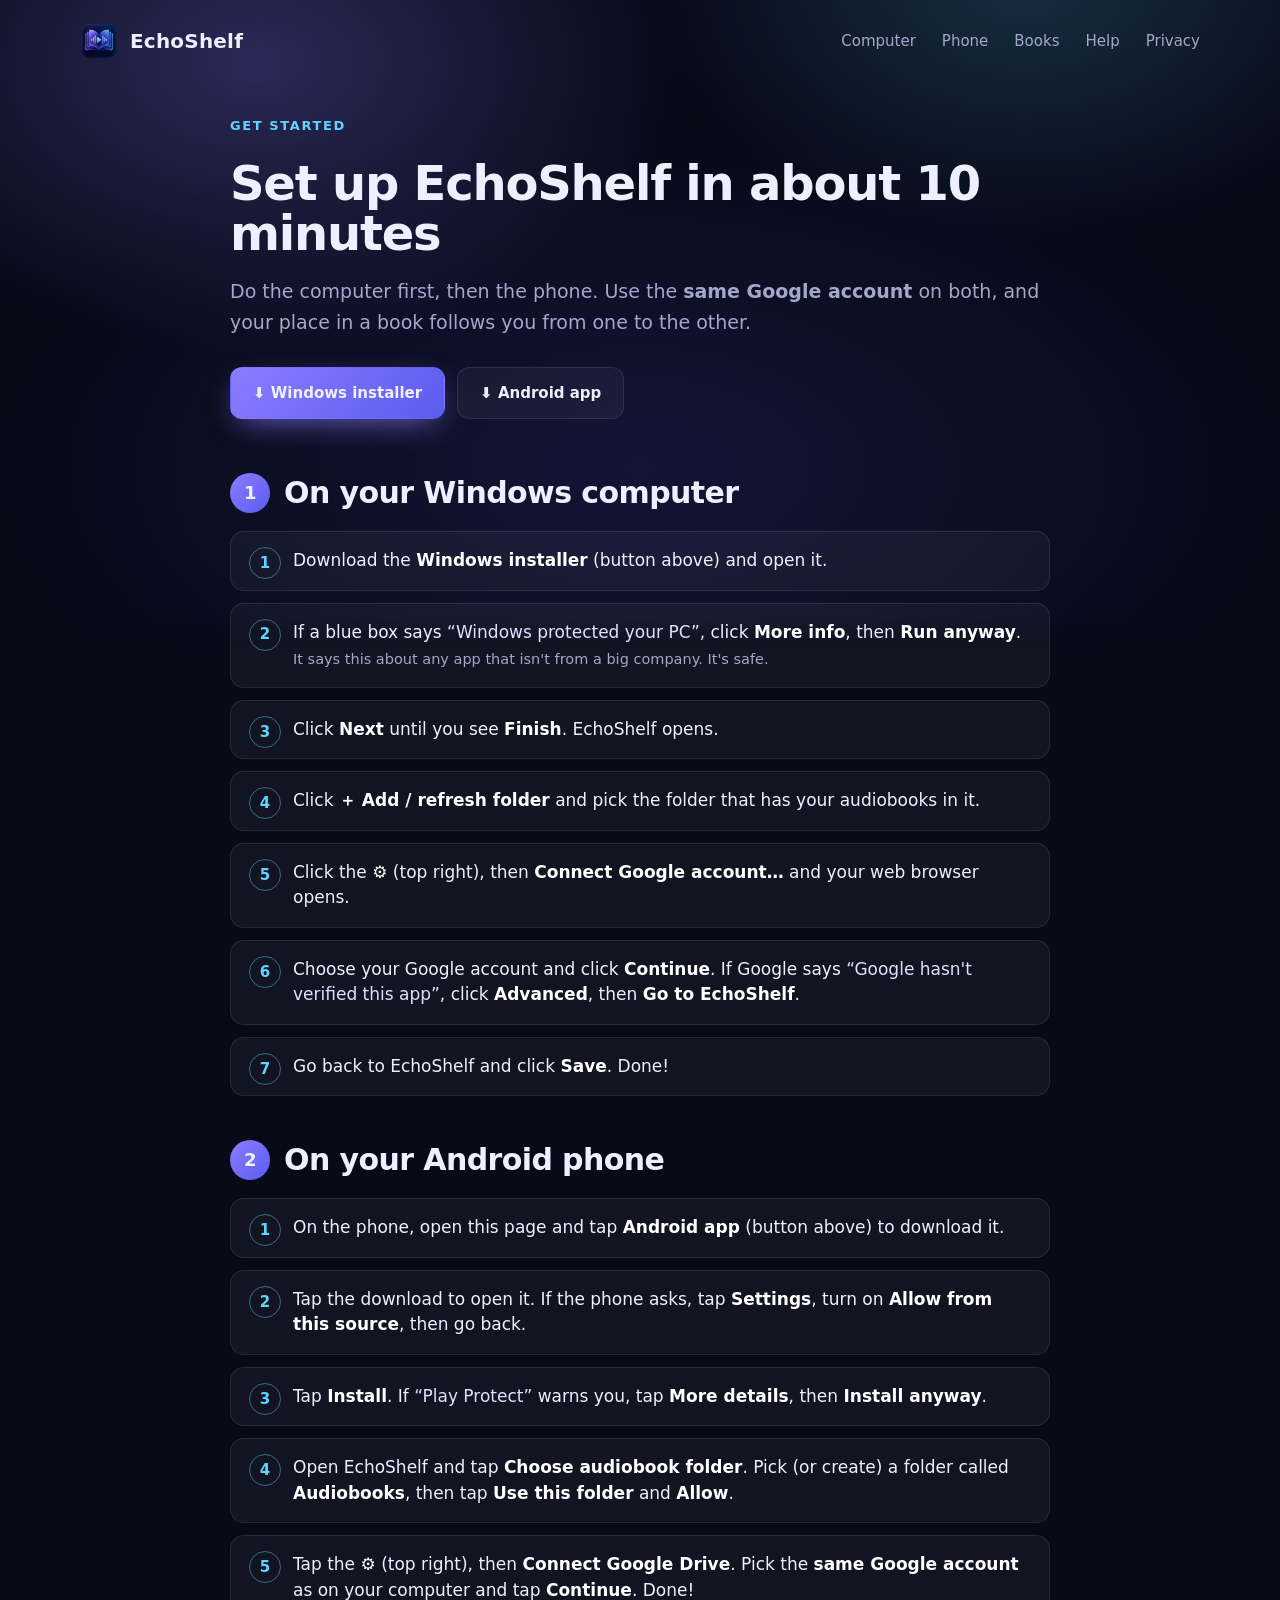
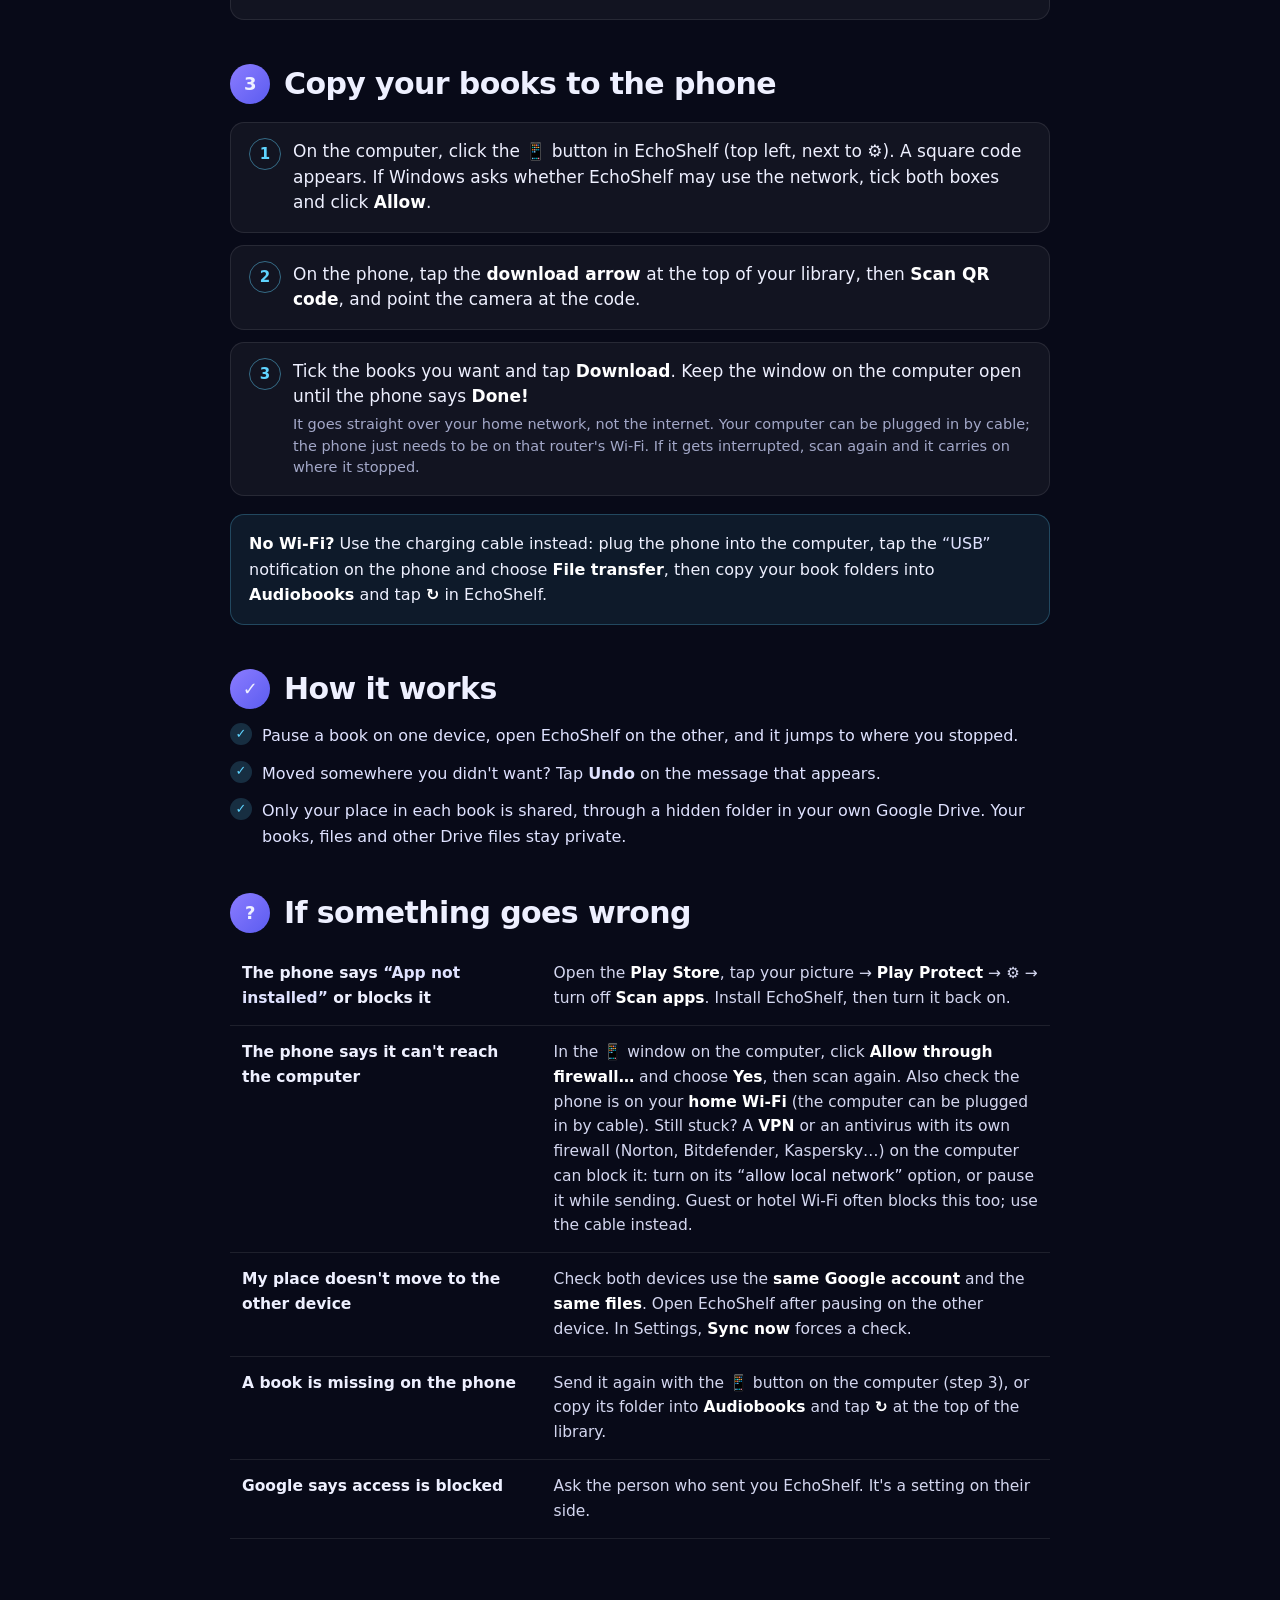
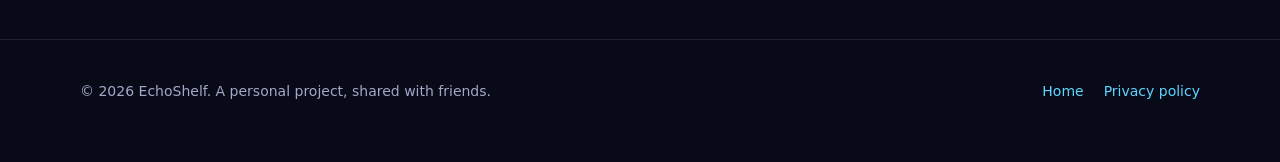
==== commit 11f31a78: "Guide: VPNs and antivirus firewalls can block copying books Co-Authored-By: Claude Opus 5.5 <noreply" ====
--- a/start.html
+++ b/start.html
@@ -102,7 +102,9 @@
           <tr><th>The phone says it can't reach the computer</th>
             <td>In the 📱 window on the computer, click <strong>Allow through firewall…</strong> and choose <strong>Yes</strong>,
               then scan again. Also check the phone is on your <strong>home Wi-Fi</strong> (the computer can be plugged in by cable).
-              Guest or hotel Wi-Fi often blocks this; use the cable instead.</td></tr>
+              Still stuck? A <strong>VPN</strong> or an antivirus with its own firewall (Norton, Bitdefender, Kaspersky…) on the
+              computer can block it: turn on its <q>allow local network</q> option, or pause it while sending.
+              Guest or hotel Wi-Fi often blocks this too; use the cable instead.</td></tr>
           <tr><th>My place doesn't move to the other device</th>
             <td>Check both devices use the <strong>same Google account</strong> and the <strong>same files</strong>.
               Open EchoShelf after pausing on the other device. In Settings, <strong>Sync now</strong> forces a check.</td></tr>
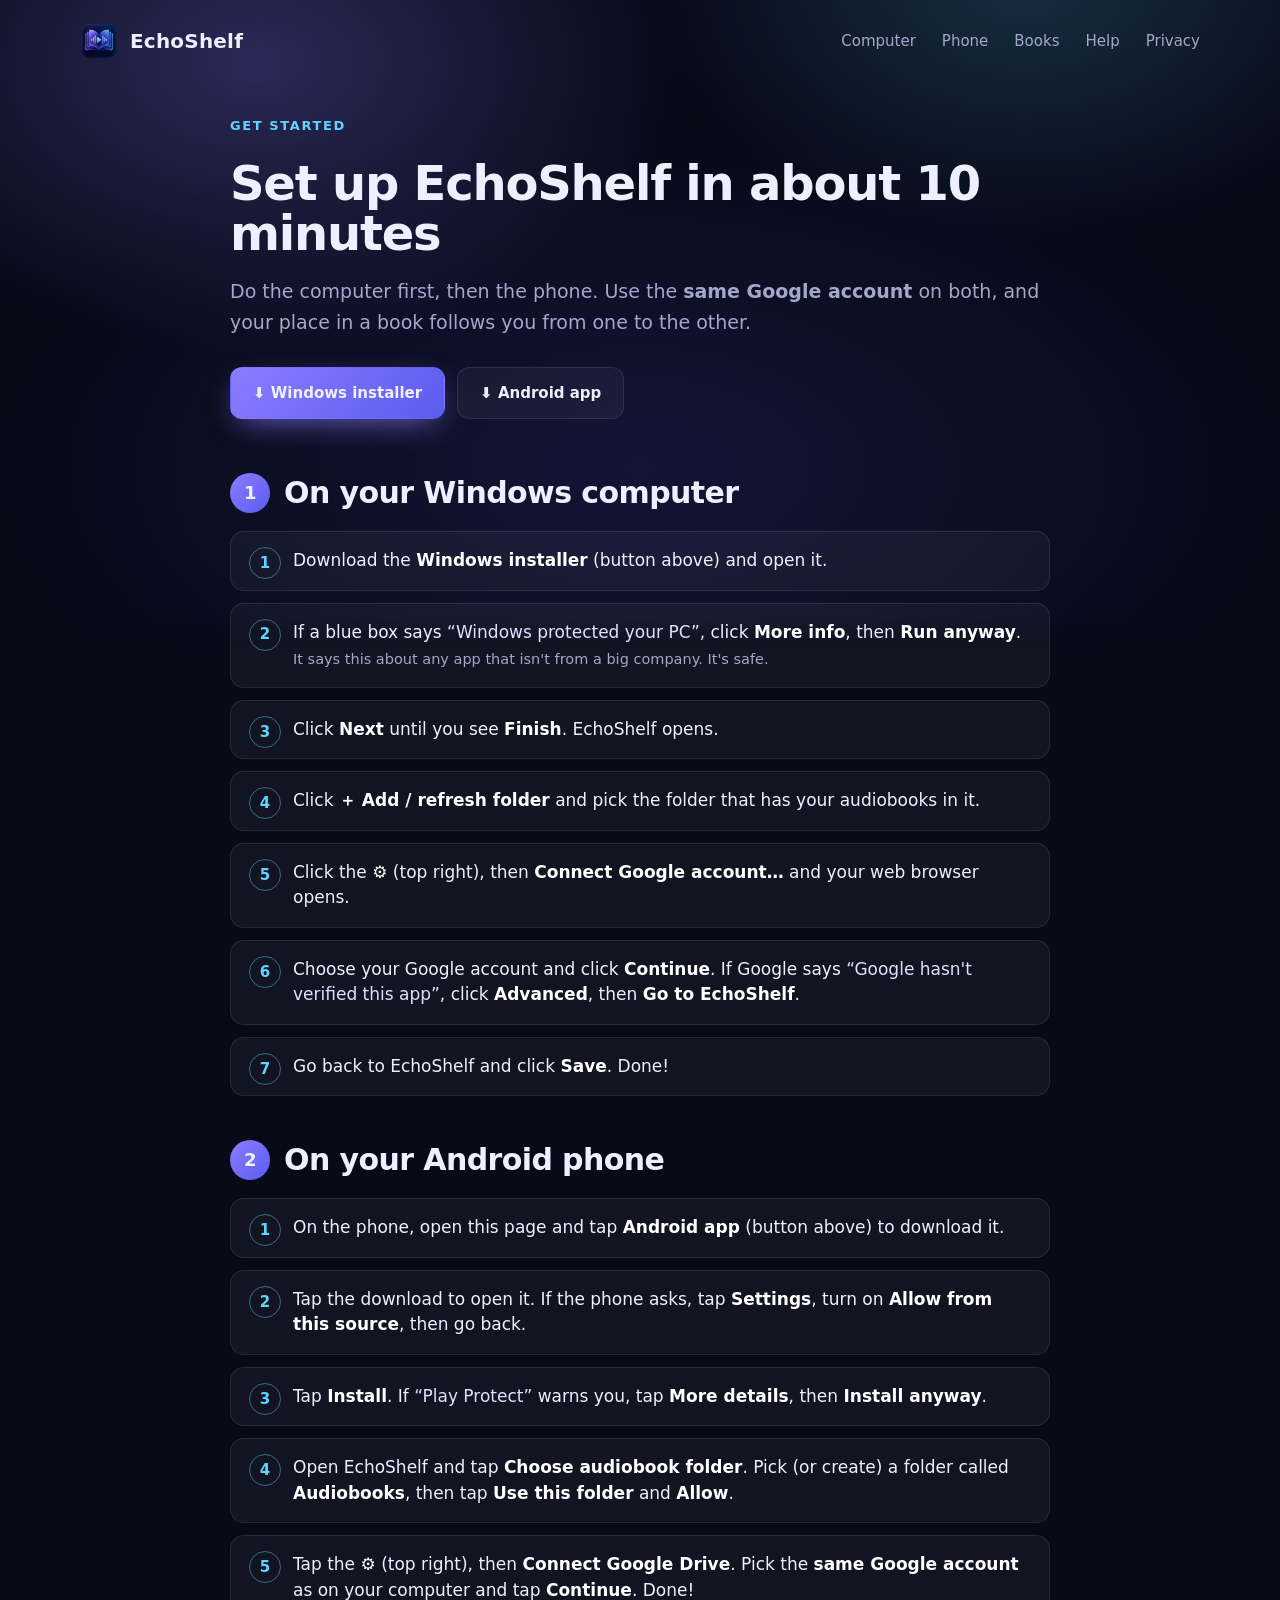
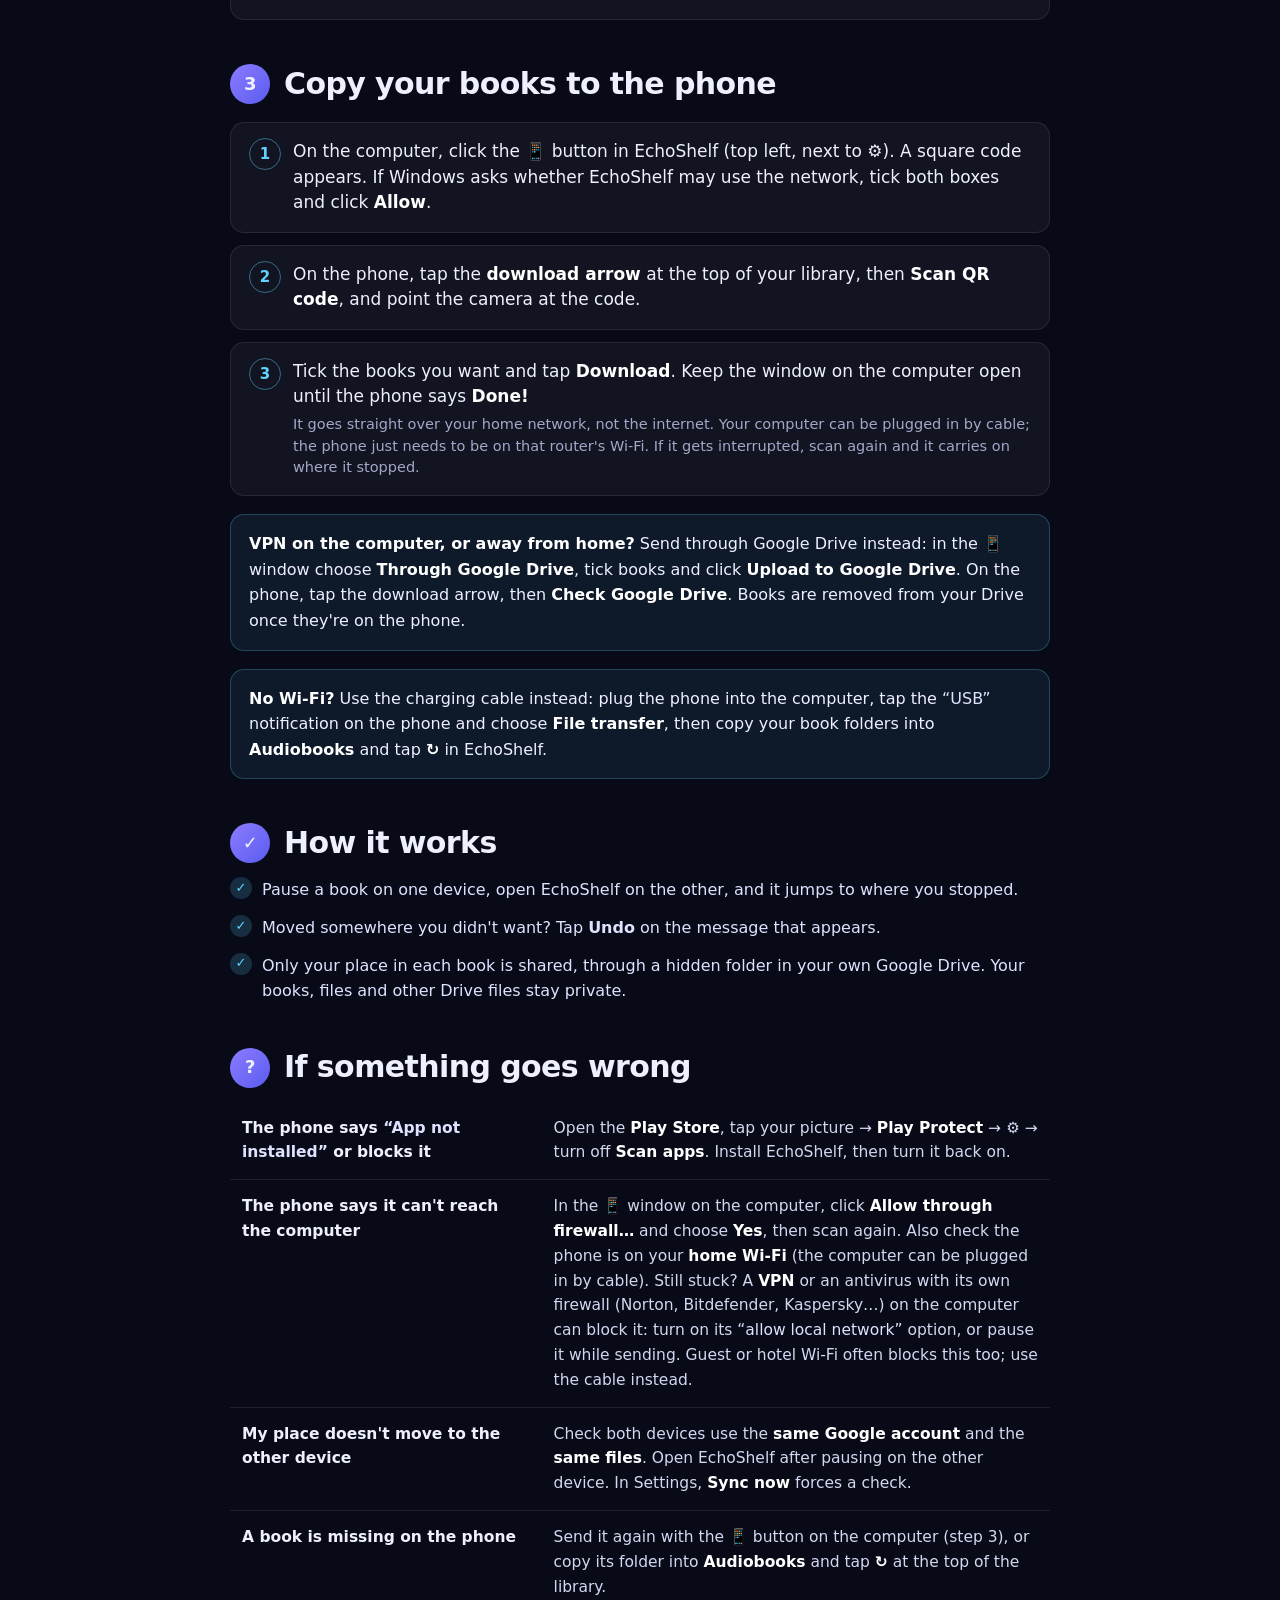
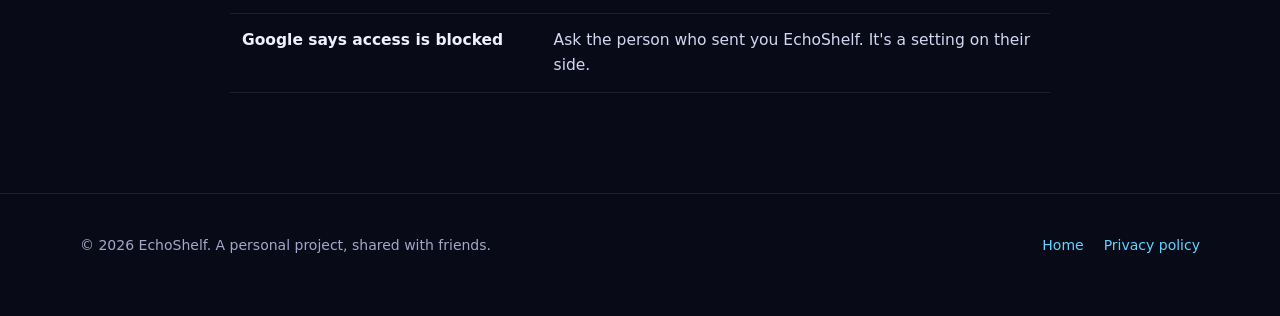
==== commit 99bf9270: "Guide: send books through Google Drive with a VPN on Co-Authored-By: Claude Opus 5.5 <noreply@anthro" ====
--- a/start.html
+++ b/start.html
@@ -76,6 +76,12 @@
           <span class="why">It goes straight over your home network, not the internet. Your computer can be plugged in by cable; the phone just needs to be on that router's Wi-Fi. If it gets interrupted, scan again and it carries on where it stopped.</span></li>
       </ol>
       <div class="tip">
+        <strong>VPN on the computer, or away from home?</strong> Send through Google Drive instead: in the 📱 window
+        choose <strong>Through Google Drive</strong>, tick books and click <strong>Upload to Google Drive</strong>. On the
+        phone, tap the download arrow, then <strong>Check Google Drive</strong>. Books are removed from your Drive once
+        they're on the phone.
+      </div>
+      <div class="tip">
         <strong>No Wi-Fi?</strong> Use the charging cable instead: plug the phone into the computer, tap the <q>USB</q>
         notification on the phone and choose <strong>File transfer</strong>, then copy your book folders into
         <strong>Audiobooks</strong> and tap <strong>↻</strong> in EchoShelf.
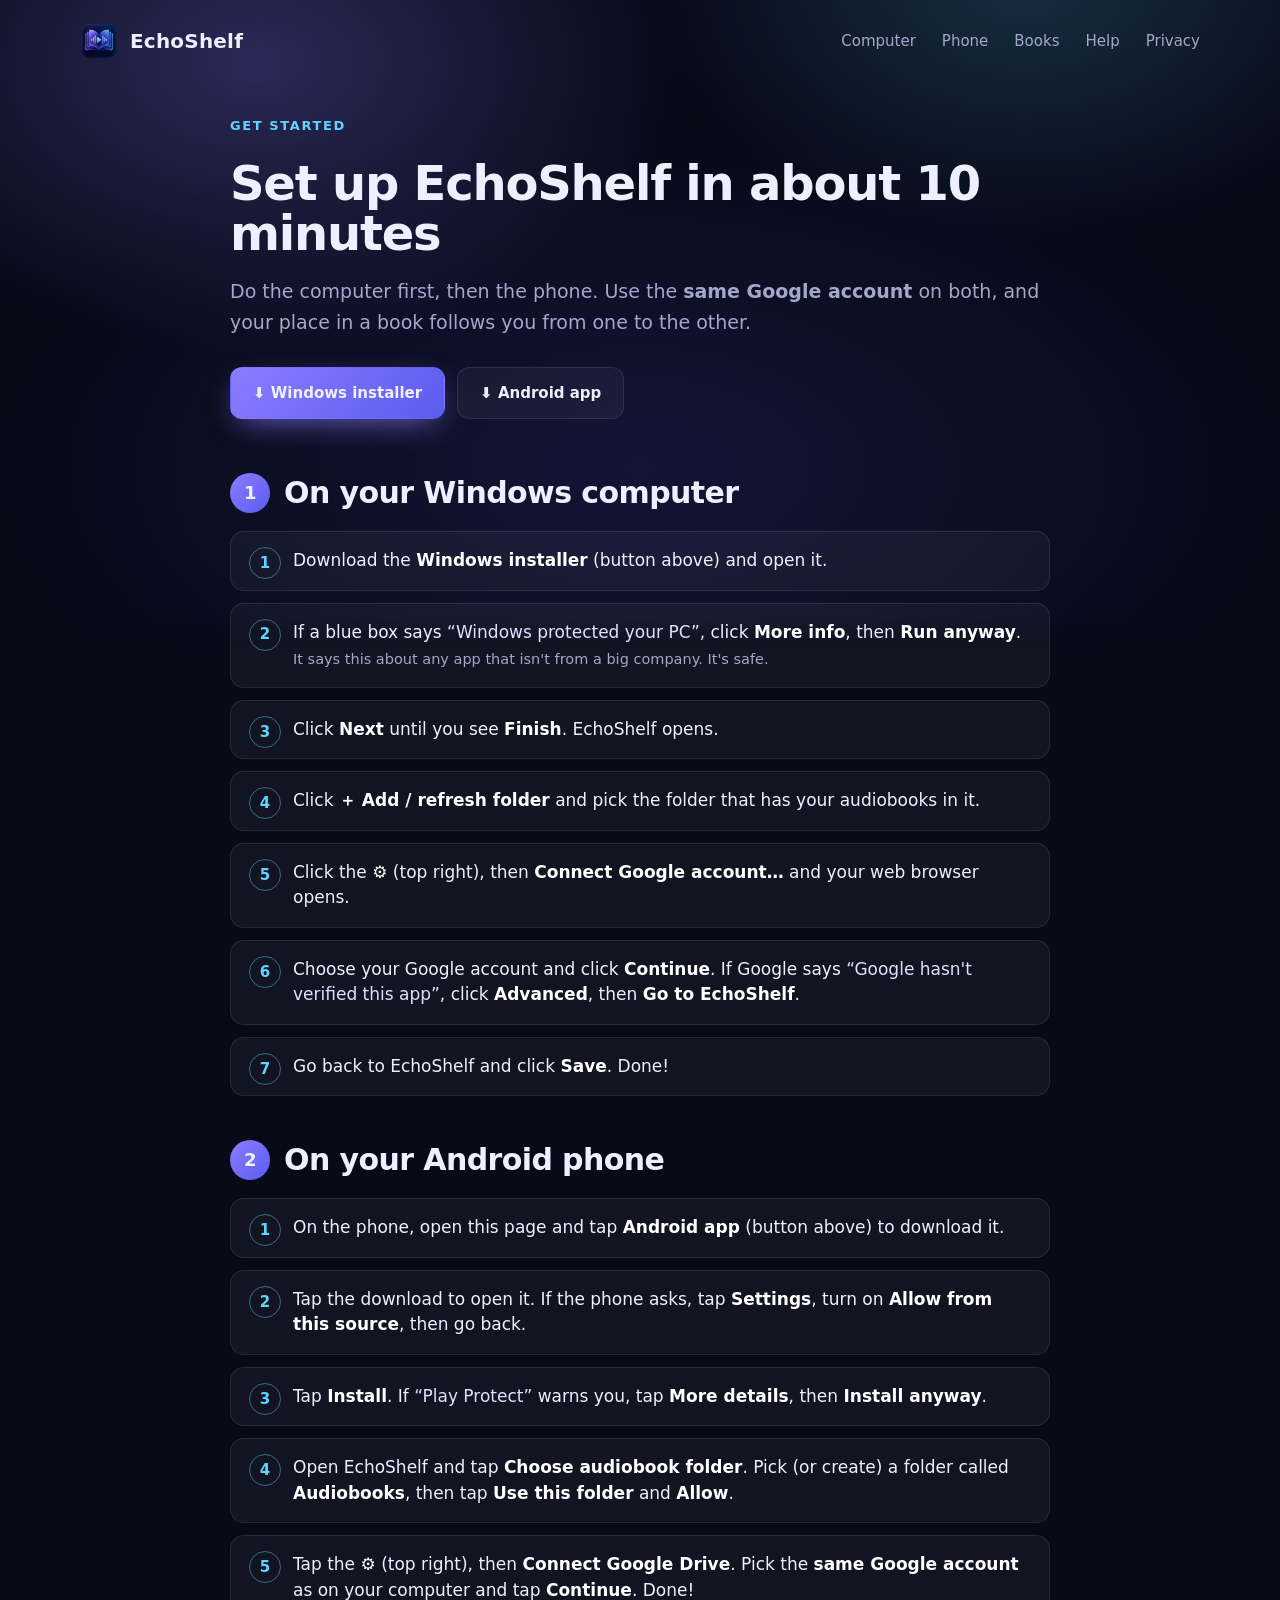
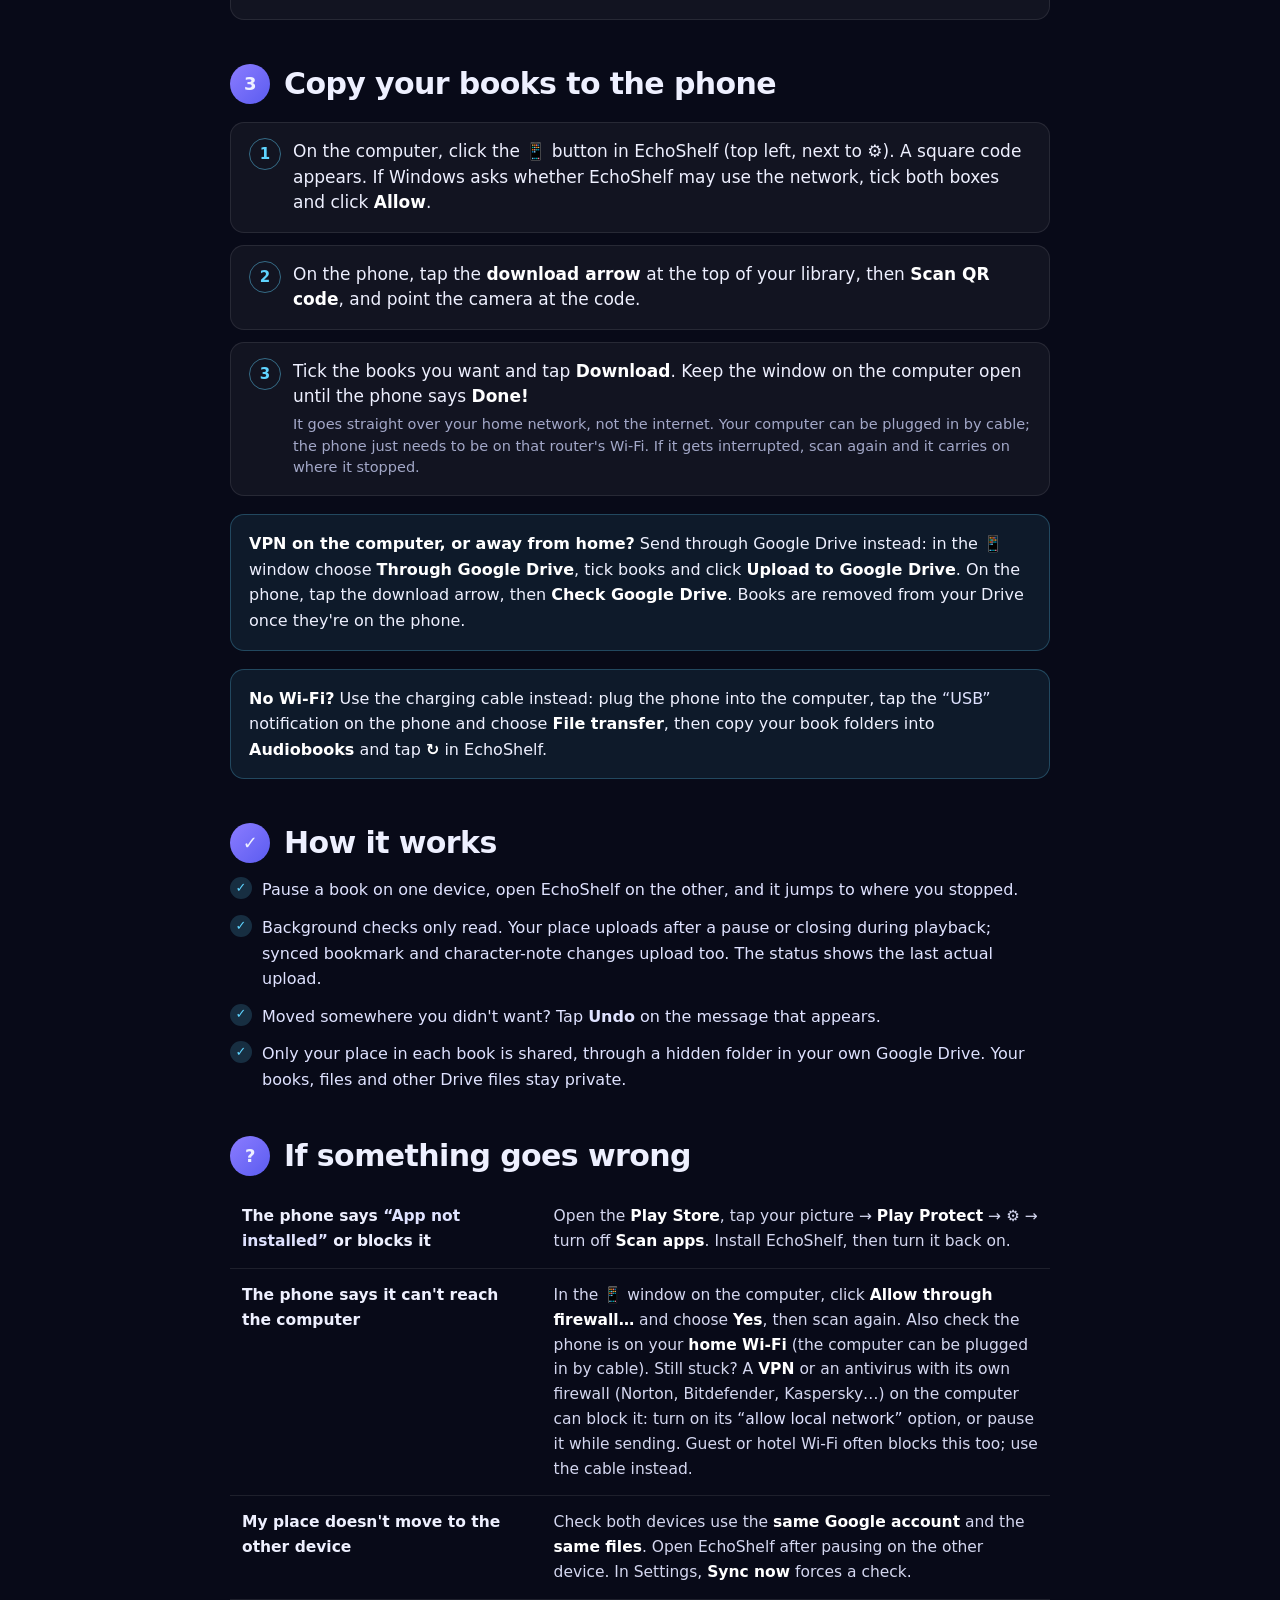
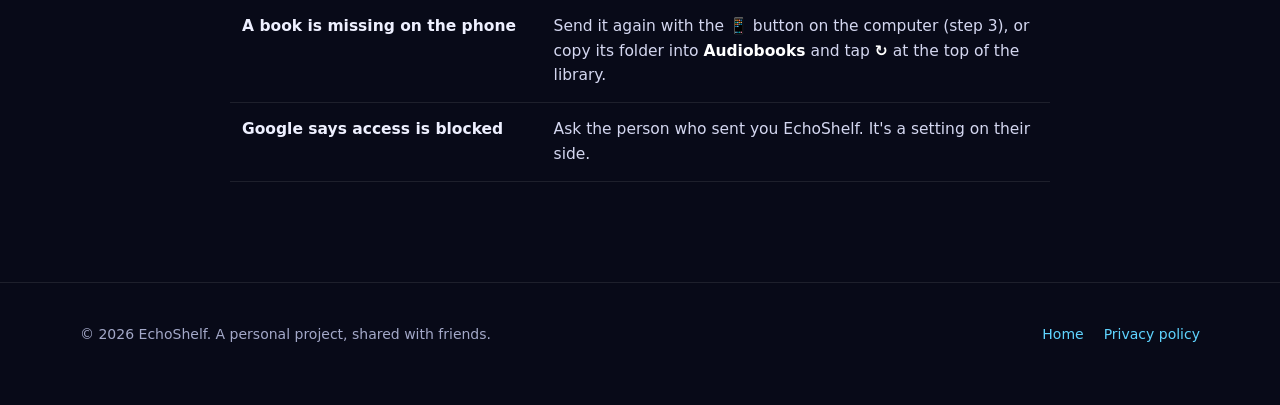
==== commit d8eb4191: "Explain event-driven syncing in the setup guide" ====
--- a/start.html
+++ b/start.html
@@ -92,6 +92,8 @@
       <h2><span class="badge">✓</span> How it works</h2>
       <ul class="checks">
         <li>Pause a book on one device, open EchoShelf on the other, and it jumps to where you stopped.</li>
+        <li>Background checks only read. Your place uploads after a pause or closing during playback;
+          synced bookmark and character-note changes upload too. The status shows the last actual upload.</li>
         <li>Moved somewhere you didn't want? Tap <strong>Undo</strong> on the message that appears.</li>
         <li>Only your place in each book is shared, through a hidden folder in your own Google Drive.
           Your books, files and other Drive files stay private.</li>
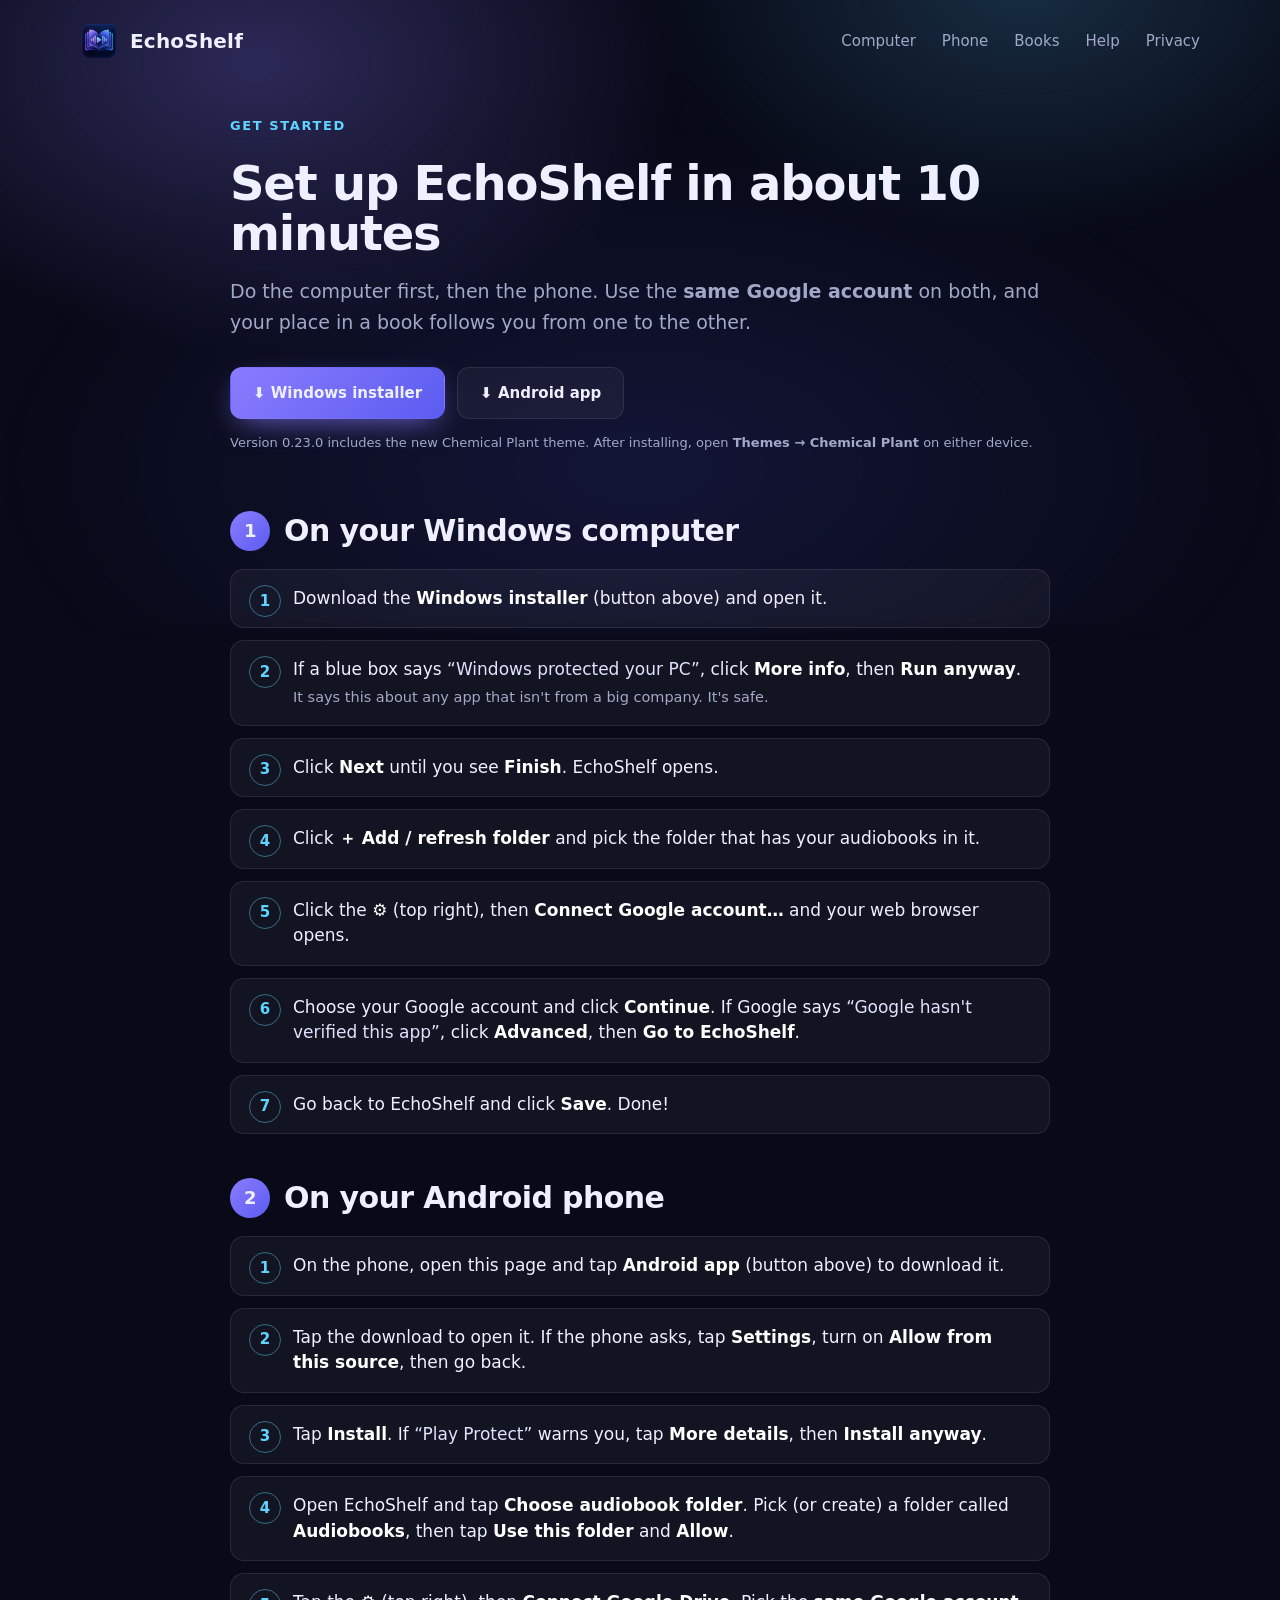
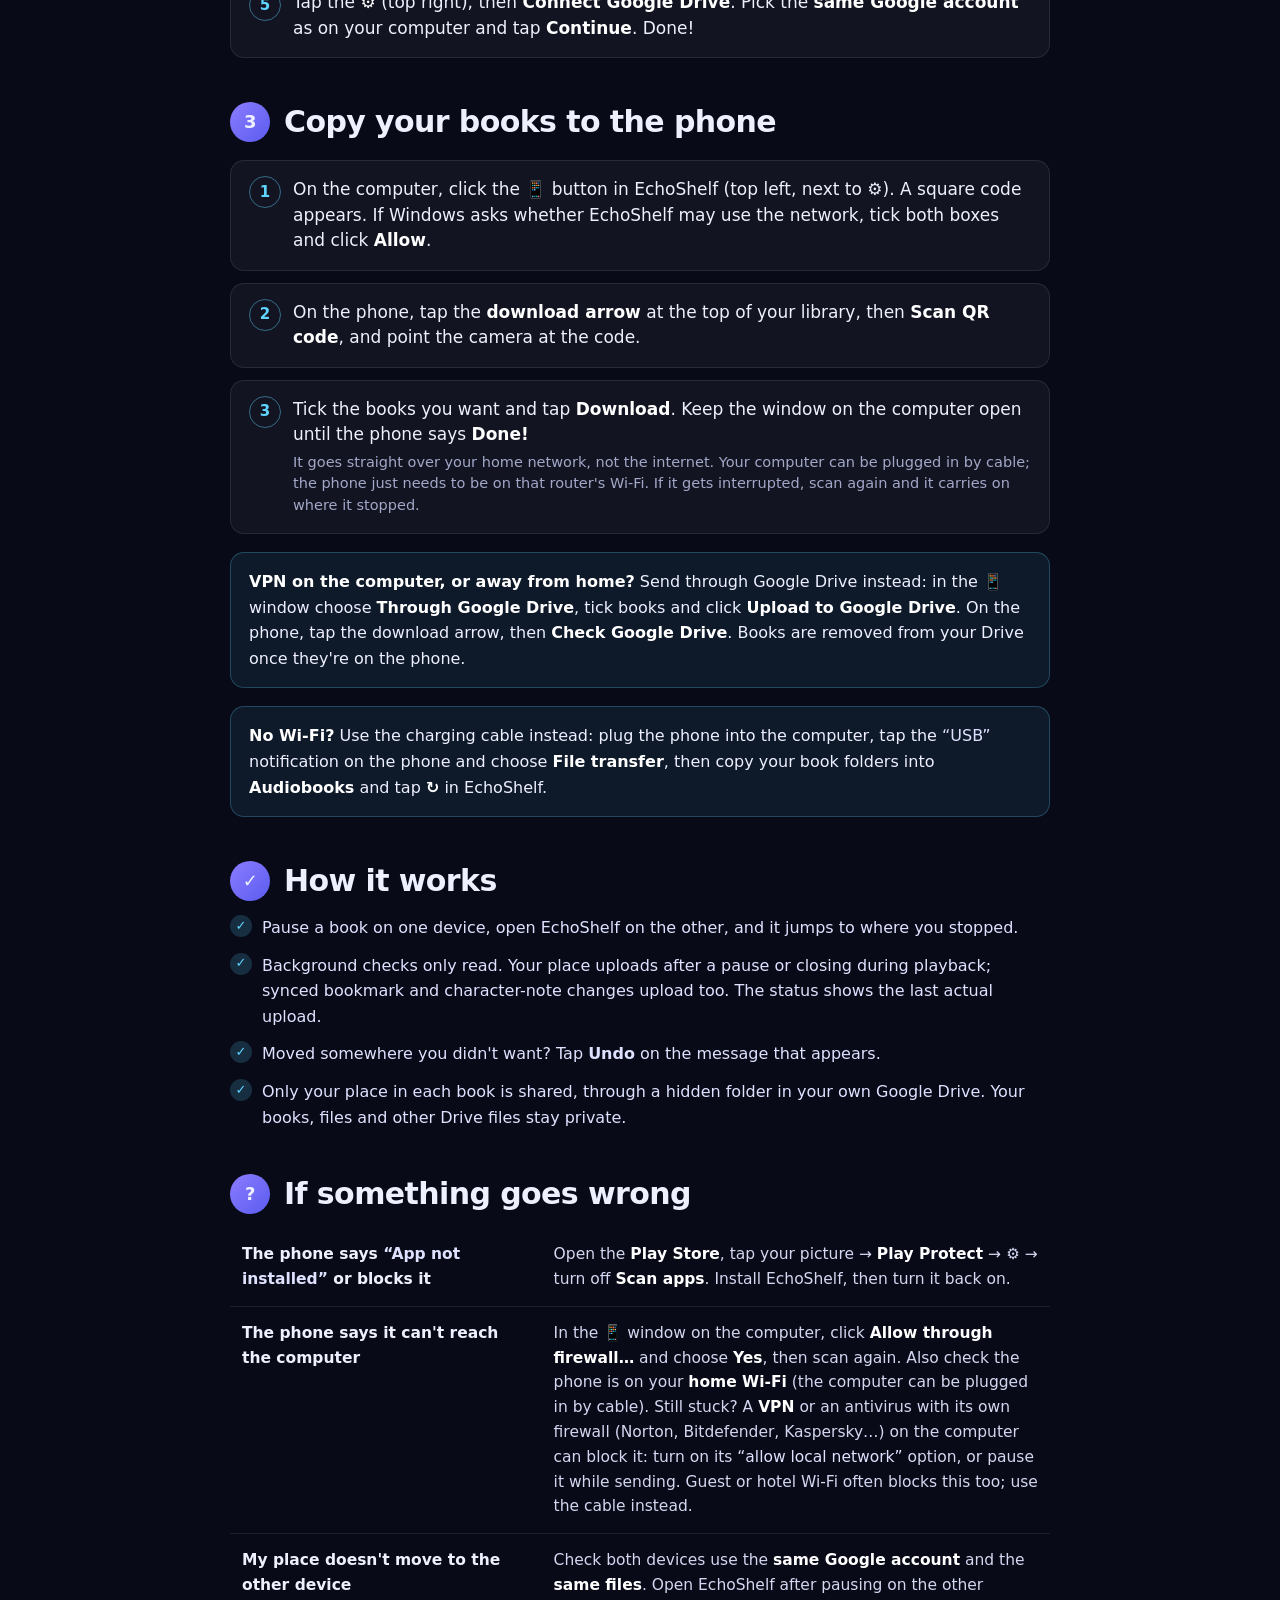
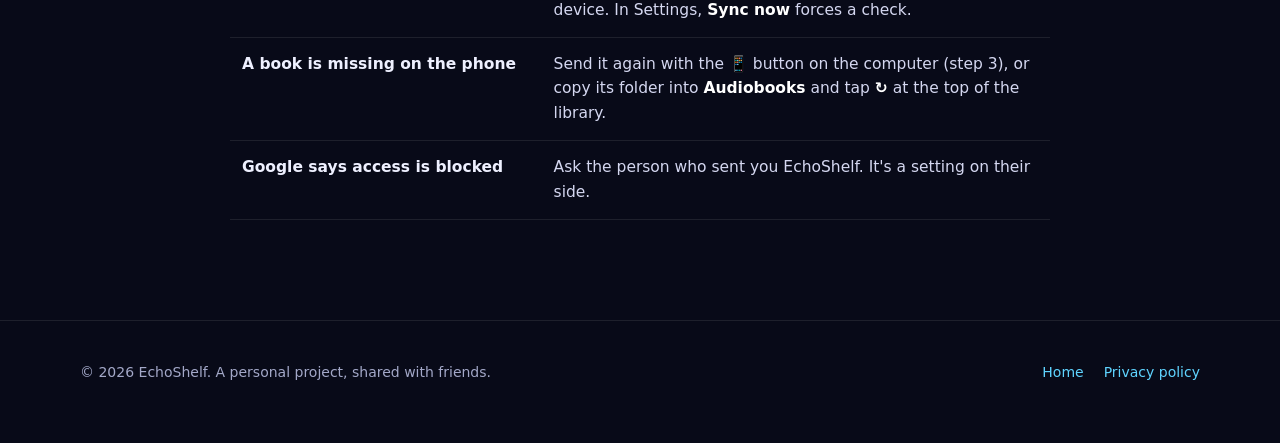
==== commit 4c4e9a22: "Feature Chemical Plant in EchoShelf 0.23.0" ====
--- a/start.html
+++ b/start.html
@@ -33,6 +33,8 @@
       <a class="button primary" href="https://github.com/Slurms602/echoshelf-site/releases/latest/download/EchoShelf-Setup-x64.exe">⬇ Windows installer</a>
       <a class="button" href="https://github.com/Slurms602/echoshelf-site/releases/latest/download/EchoShelf.apk">⬇ Android app</a>
     </div>
+
+    <p class="fine">Version 0.23.0 includes the new Chemical Plant theme. After installing, open <strong>Themes → Chemical Plant</strong> on either device.</p>
 
     <section id="computer" class="platform">
       <h2><span class="badge">1</span> On your Windows computer</h2>
--- a/styles.css
+++ b/styles.css
@@ -113,7 +113,13 @@
 .step p { margin: 0; color: var(--muted); font-size: 15px; }
 
 /* Themes */
-.themes { display: grid; grid-template-columns: repeat(5, 1fr); gap: 14px; }
+.theme-feature { display: grid; grid-template-columns: minmax(220px, .7fr) minmax(0, 1.6fr); gap: 30px; align-items: center; margin-bottom: 28px; padding: 28px; border: 1px solid #355675; border-radius: 16px; background: linear-gradient(135deg, #03122d, #0d1232); }
+.theme-feature h3 { margin: 8px 0 14px; font-size: 32px; color: #49ddff; }
+.theme-feature p { color: #b6d4ff; }
+.theme-feature figure { margin: 0; min-width: 0; }
+.theme-feature img { display: block; width: 100%; height: auto; border: 1px solid #4b7ea6; border-radius: 5px; }
+.theme-feature figcaption { margin-top: 10px; color: var(--muted); font-size: 12px; }
+.themes { display: grid; grid-template-columns: repeat(4, minmax(0, 1fr)); gap: 14px; }
 .theme { border-radius: 16px; padding: 16px; min-height: 170px; display: flex; flex-direction: column; justify-content: space-between; border: 1px solid var(--panel-border); overflow: hidden; }
 .theme .name { font-weight: 700; font-size: 16px; }
 .theme .desc { font-size: 12.5px; opacity: .8; }
@@ -131,6 +137,21 @@
 .t-aurora { background: linear-gradient(135deg, #0b1e3a, #123d4f 40%, #2b1a4f 75%, #0a1024); color: #f4fbff; border-radius: 22px; border-color: rgba(255,255,255,.2); }
 .t-aurora .bar { background: rgba(255,255,255,.2); } .t-aurora .bar i { background: #5eead4; }
 .t-aurora .name { font-weight: 300; font-size: 18px; }
+.t-chemical-plant { background: linear-gradient(135deg, #010f25, #091945); color: #f4f5ff; border-color: #49ddff; border-radius: 8px; }
+.t-chemical-plant .name { color: #49ddff; }
+.t-chemical-plant .bar { background: #263666; } .t-chemical-plant .bar i { background: #6935fa; box-shadow: 0 0 12px #a43dff; }
+.t-arcanum { background: linear-gradient(135deg, #041713, #173a2a); color: #fff4d8; border-color: #aa8242; font-family: Georgia, serif; }
+.t-arcanum .bar { background: #365147; } .t-arcanum .bar i { background: #52e791; }
+.t-nocturne { background: linear-gradient(135deg, #020d10, #072a25); color: #e1fff5; border-color: #285a50; font-family: Georgia, serif; }
+.t-nocturne .bar { background: #123c32; } .t-nocturne .bar i { background: #64f6c2; }
+.t-gilded { background: #181915; color: #f5f0e4; border-color: #a48a57; font-family: Georgia, serif; }
+.t-gilded .bar { background: #4d4735; } .t-gilded .bar i { background: #e8c786; }
+.t-eclipse { background: linear-gradient(135deg, #080e23, #16274b); color: #e4edff; border-color: #5c76b6; }
+.t-eclipse .bar { background: #2a3961; } .t-eclipse .bar i { background: #a9b8ff; }
+.t-verdant { background: linear-gradient(135deg, #102a23, #1f4733); color: #edf0da; border-color: #638b6b; font-family: Georgia, serif; }
+.t-verdant .bar { background: #3d5a43; } .t-verdant .bar i { background: #b4cf8a; }
+.t-porcelain { background: #f7f2ea; color: #3c302b; border-color: #d6bfae; font-family: Georgia, serif; }
+.t-porcelain .bar { background: #cfbcae; } .t-porcelain .bar i { background: #934b37; }
 
 /* Privacy band */
 .privacy-band { display: grid; grid-template-columns: 1fr 1fr; gap: 40px; align-items: center; padding: 40px; border-radius: 26px; background: linear-gradient(135deg, rgba(139,124,255,.12), rgba(95,212,255,.06)); border: 1px solid rgba(139,124,255,.25); }
@@ -181,6 +202,7 @@
 }
 
 @media (max-width: 920px) {
+  .theme-feature { grid-template-columns: 1fr; }
   .hero { grid-template-columns: 1fr; padding-top: 30px; }
   .grid, .steps { grid-template-columns: 1fr 1fr; }
   .themes { grid-template-columns: repeat(3, 1fr); }
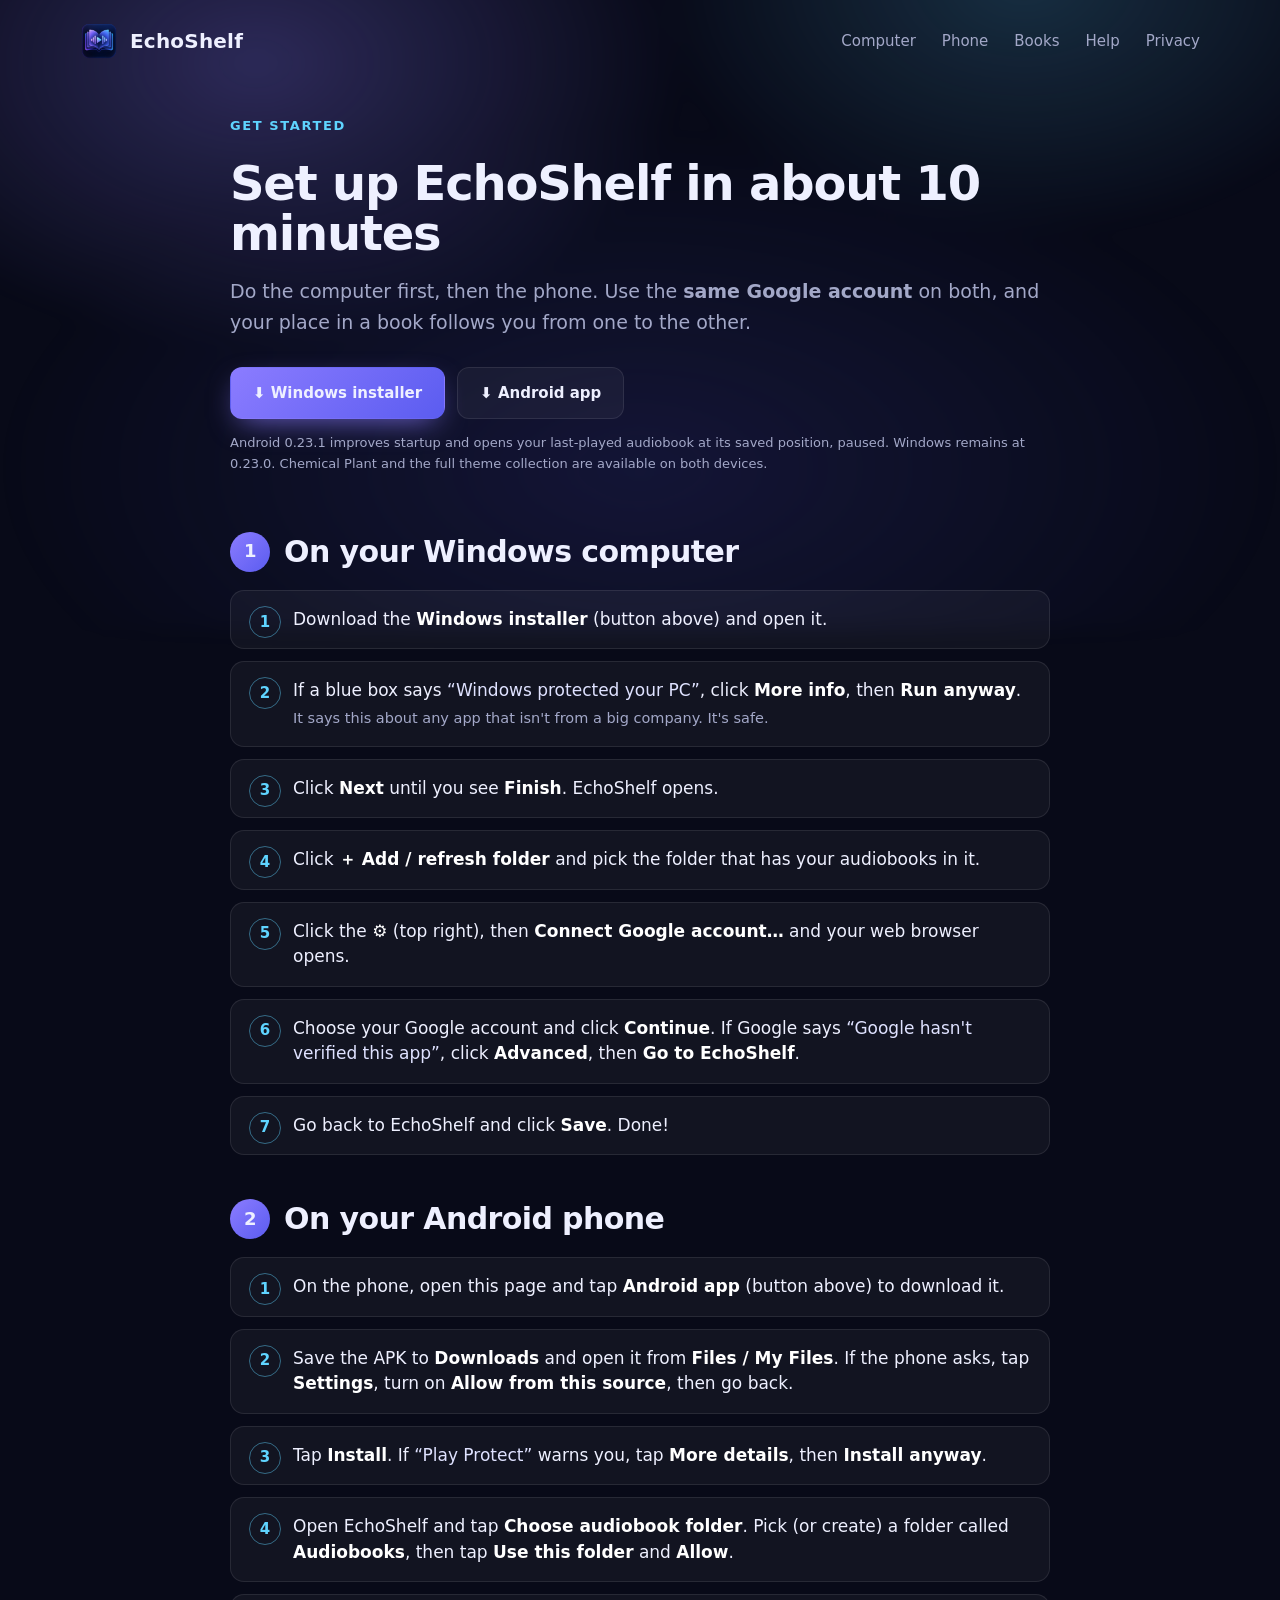
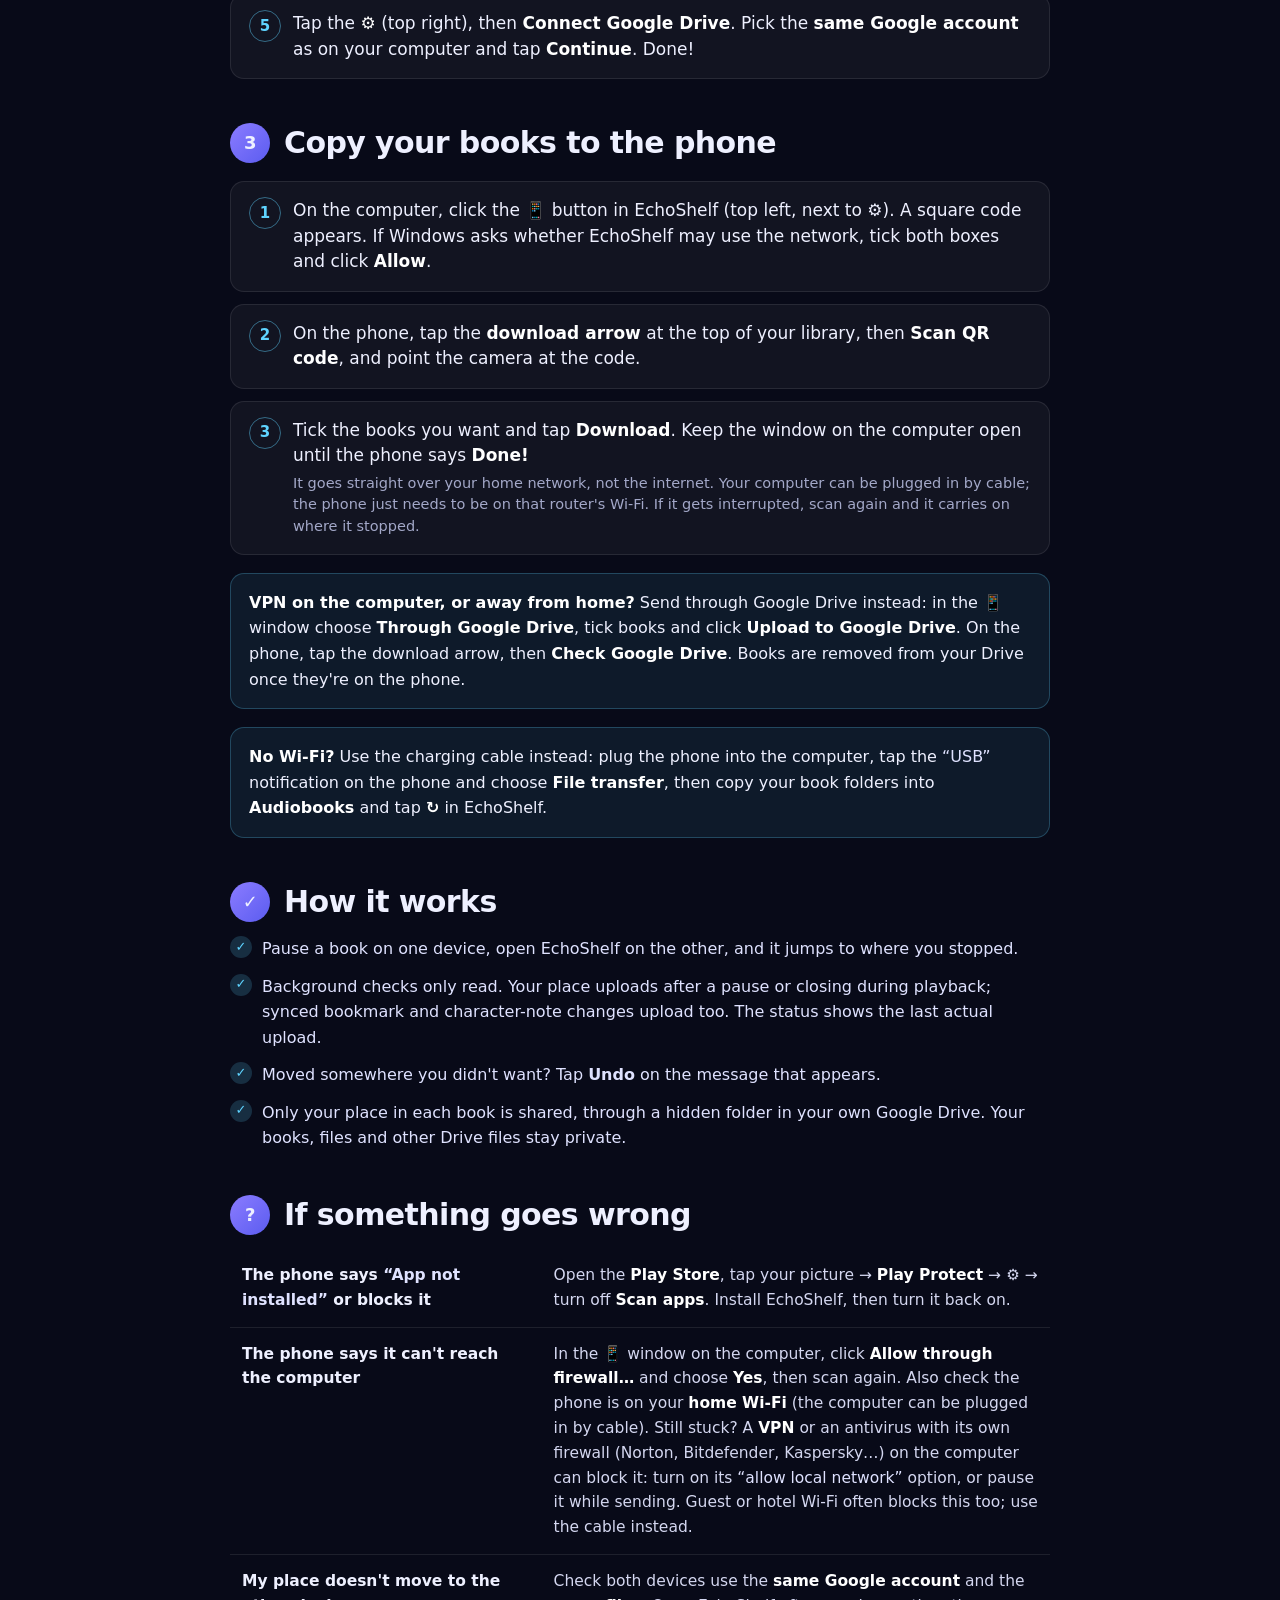
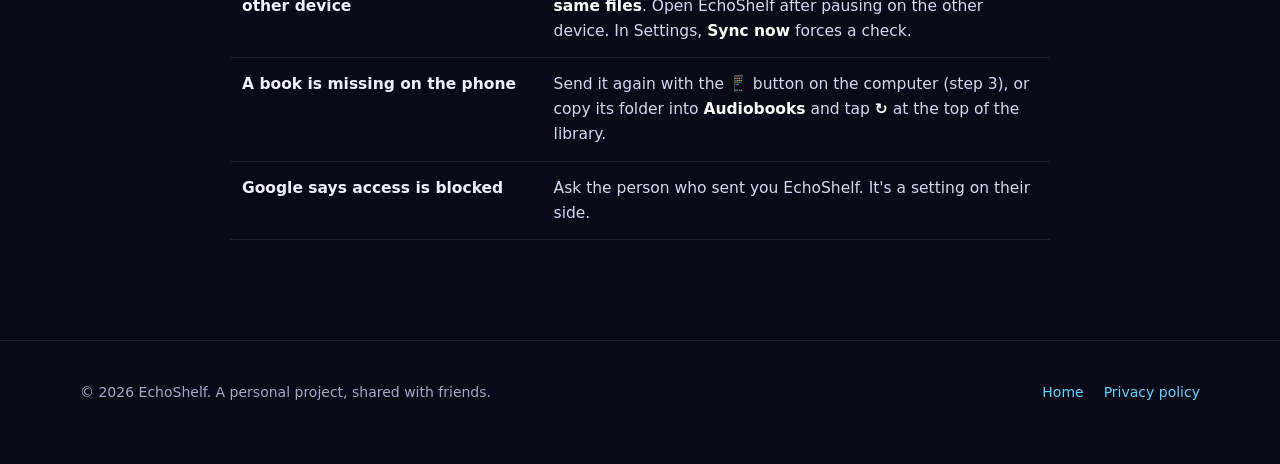
==== commit 085452e2: "Document Android 0.23.1 startup and resume update" ====
--- a/start.html
+++ b/start.html
@@ -34,7 +34,7 @@
       <a class="button" href="https://github.com/Slurms602/echoshelf-site/releases/latest/download/EchoShelf.apk">⬇ Android app</a>
     </div>
 
-    <p class="fine">Version 0.23.0 includes the new Chemical Plant theme. After installing, open <strong>Themes → Chemical Plant</strong> on either device.</p>
+    <p class="fine">Android 0.23.1 improves startup and opens your last-played audiobook at its saved position, paused. Windows remains at 0.23.0. Chemical Plant and the full theme collection are available on both devices.</p>
 
     <section id="computer" class="platform">
       <h2><span class="badge">1</span> On your Windows computer</h2>
@@ -55,7 +55,8 @@
       <h2><span class="badge">2</span> On your Android phone</h2>
       <ol class="big-steps">
         <li>On the phone, open this page and tap <strong>Android app</strong> (button above) to download it.</li>
-        <li>Tap the download to open it. If the phone asks, tap <strong>Settings</strong>, turn on
+        <li>Save the APK to <strong>Downloads</strong> and open it from <strong>Files / My Files</strong>.
+          If the phone asks, tap <strong>Settings</strong>, turn on
           <strong>Allow from this source</strong>, then go back.</li>
         <li>Tap <strong>Install</strong>. If <q>Play Protect</q> warns you, tap <strong>More details</strong>, then
           <strong>Install anyway</strong>.</li>
